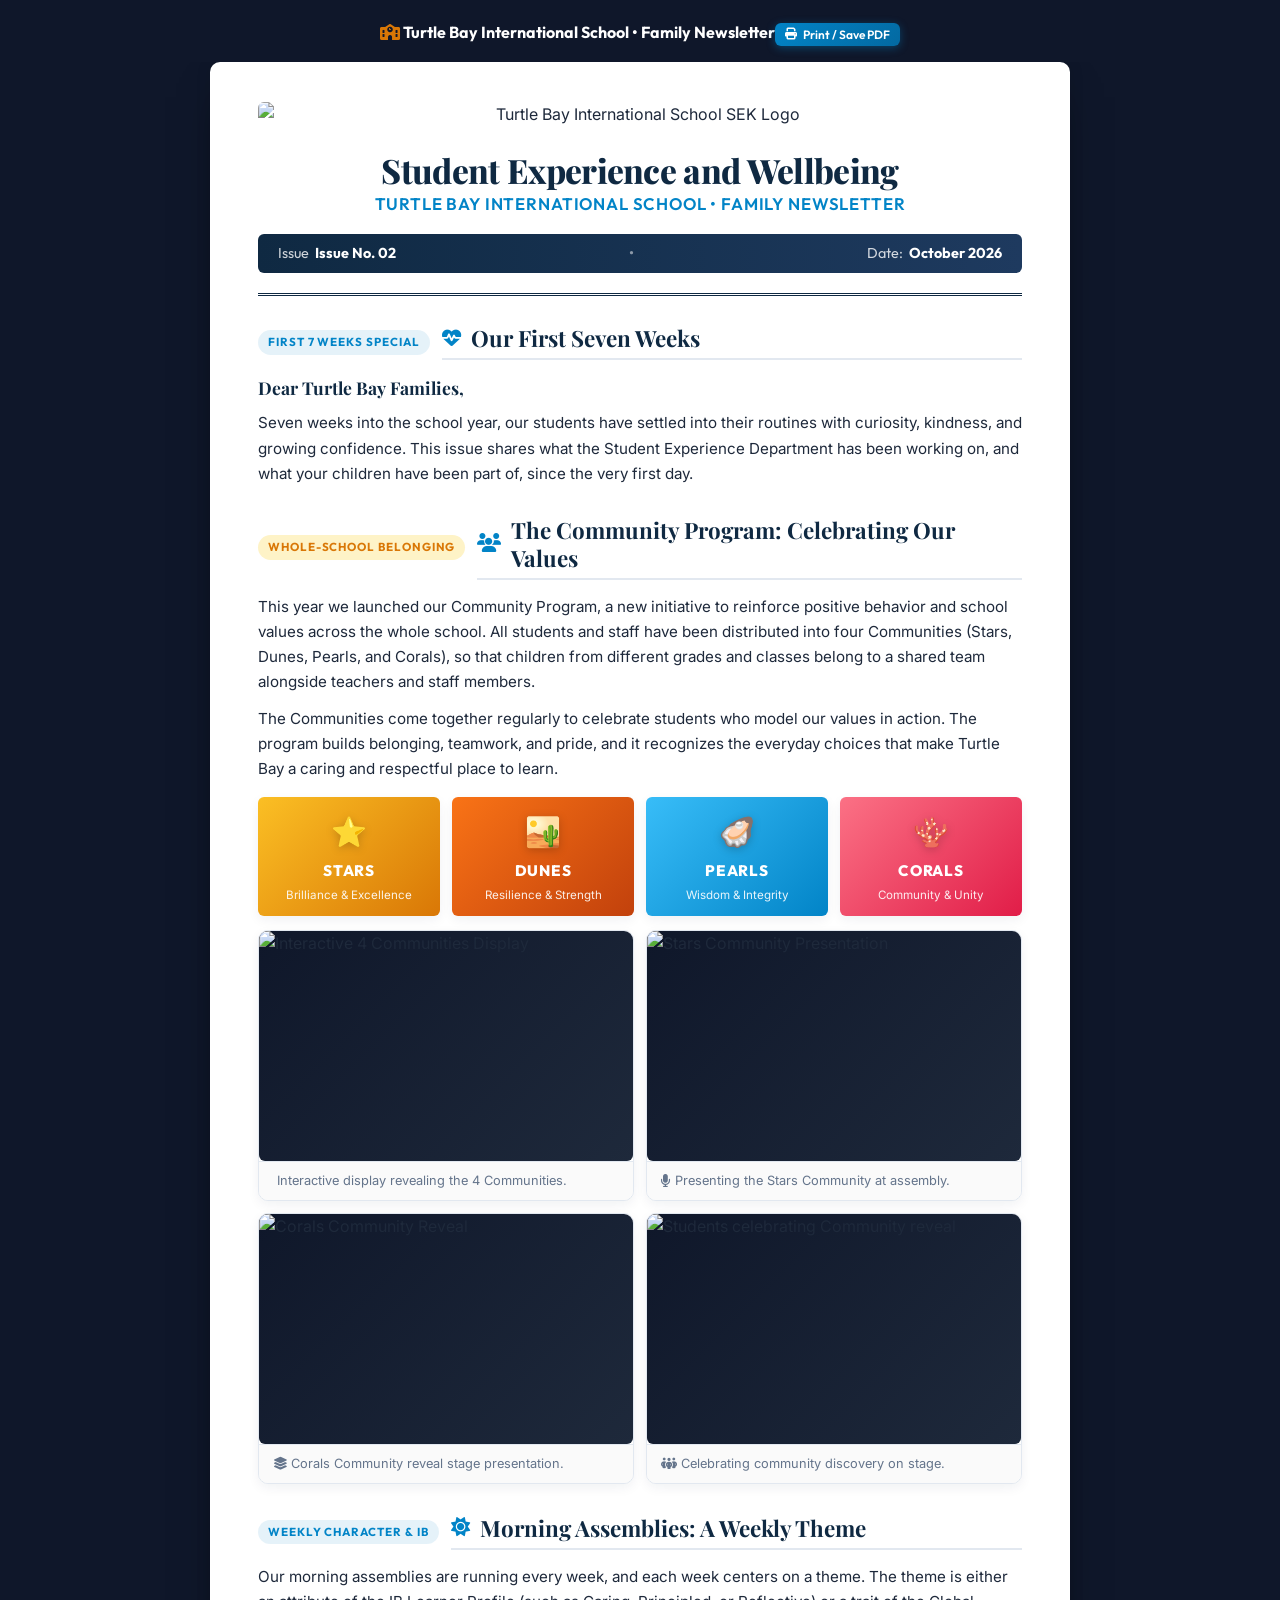
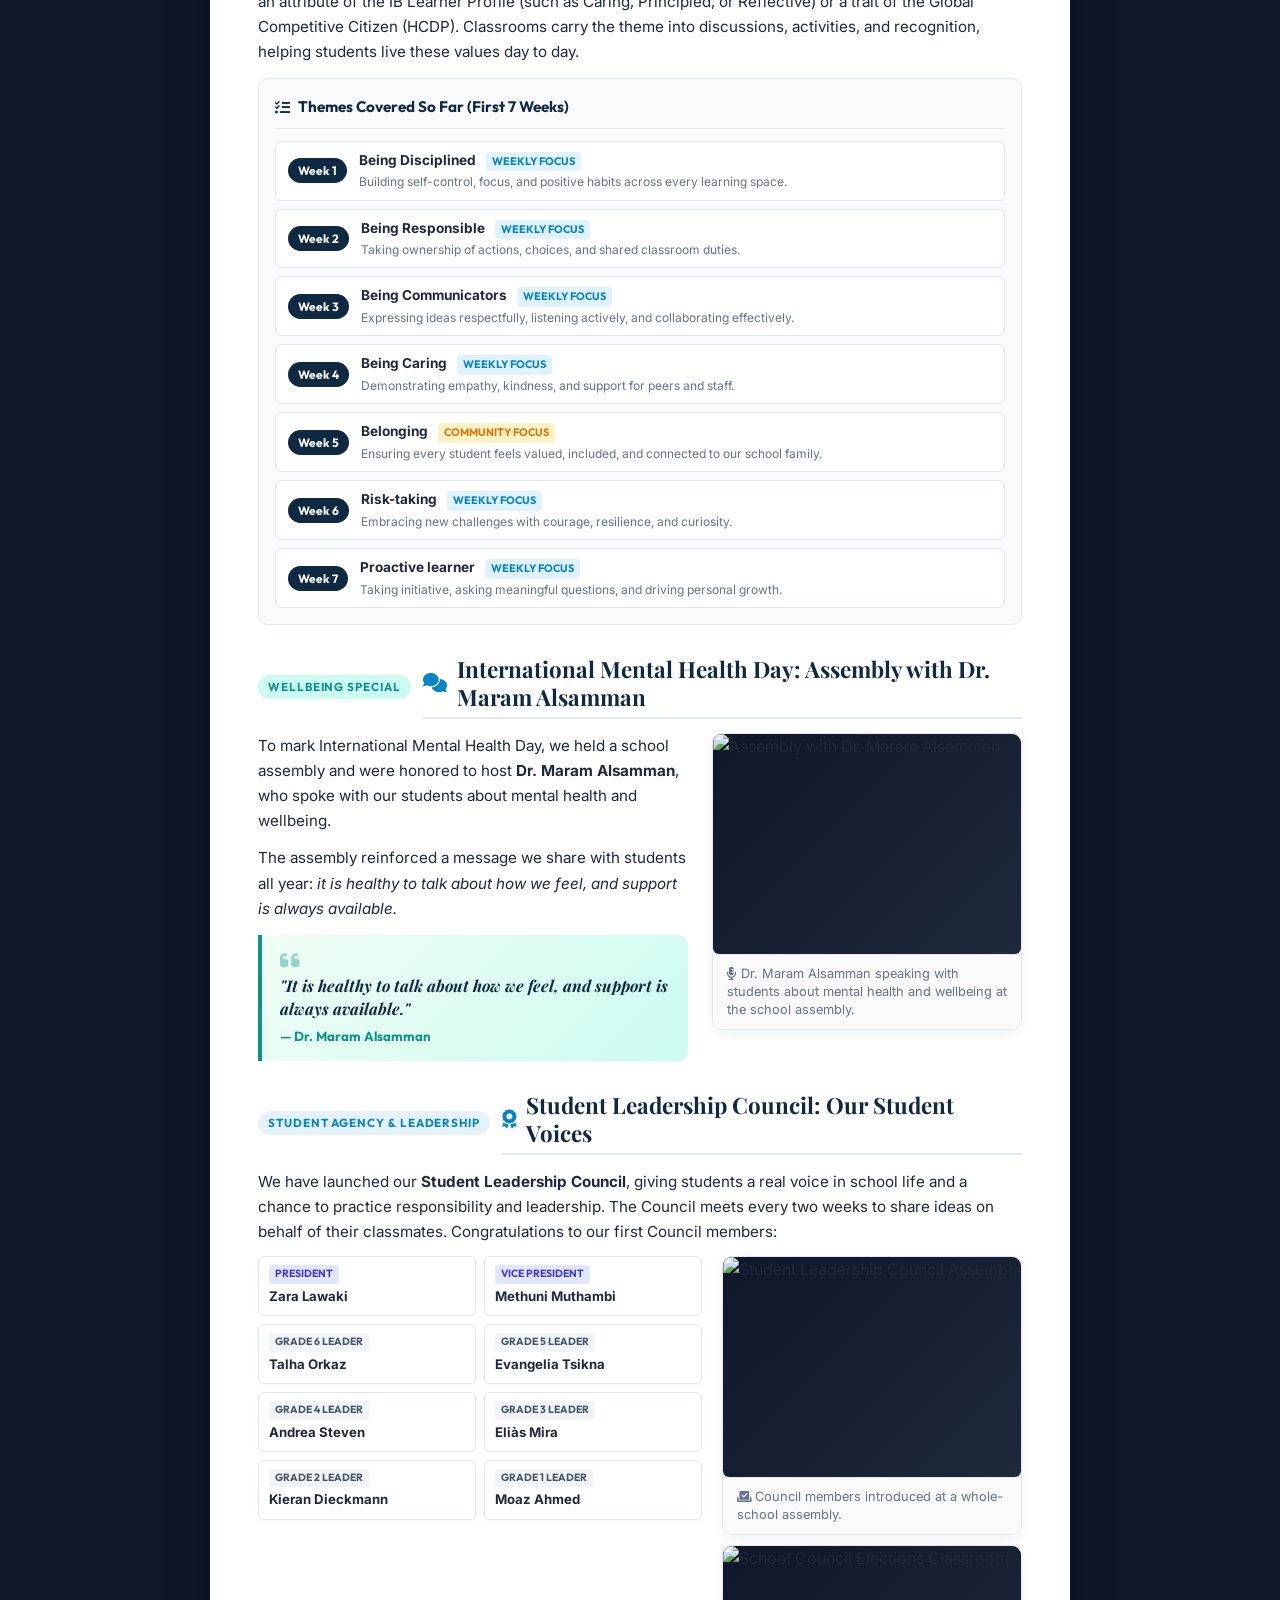
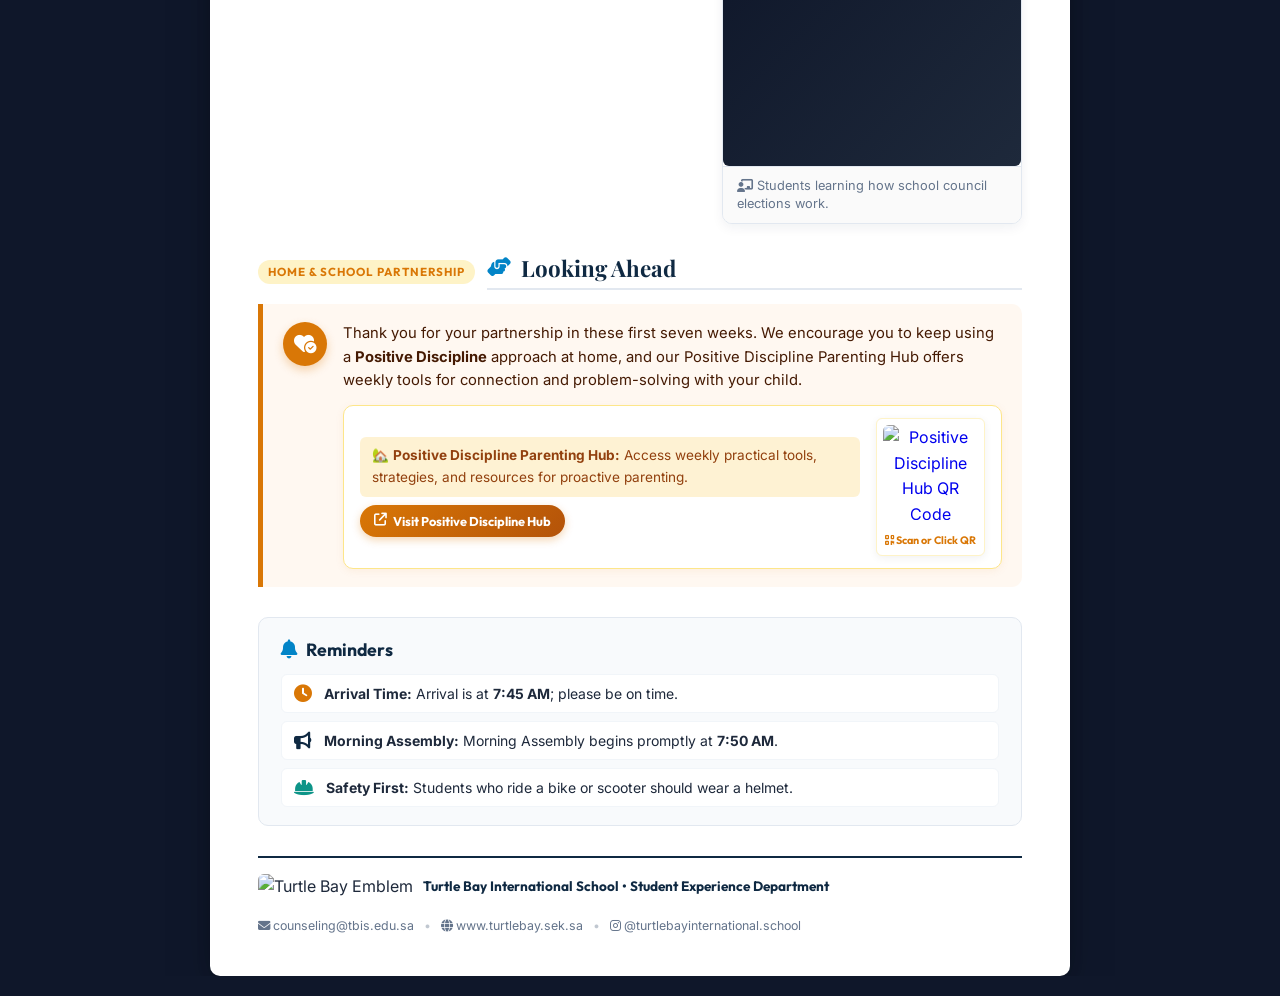
==== parent_view.html @ b1c1f568 "Add files via upload" ====
<!DOCTYPE html>
<html lang="en">
<head>
  <meta charset="UTF-8">
  <meta name="viewport" content="width=device-width, initial-scale=1.0">
  <title>Student Experience & Wellbeing Newsletter | Turtle Bay International School</title>
  <link rel="preconnect" href="https://fonts.googleapis.com">
  <link rel="preconnect" href="https://fonts.gstatic.com" crossorigin>
  <link href="https://fonts.googleapis.com/css2?family=Inter:wght@300;400;500;600;700&family=Outfit:wght@400;500;600;700;800&family=Playfair+Display:ital,wght@0,600;0,700;0,800;1,600&display=swap" rel="stylesheet">
  <link rel="stylesheet" href="style.css">
  <link rel="stylesheet" href="https://cdnjs.cloudflare.com/ajax/libs/font-awesome/6.4.0/css/all.min.css">
  <style>
    body {
      background-color: #0f172a;
      padding: 20px 0;
    }
    .parent-top-bar {
      max-width: 860px;
      margin: 0 auto 16px auto;
      display: flex;
      justify-content: space-between;
      align-items: center;
      padding: 0 10px;
      color: #ffffff;
    }
  </style>
</head>
<body class="theme-navy preview-mode">

  <!-- Parent Clean View Header Controls -->
  <div class="parent-top-bar no-print">
    <div style="font-family: var(--font-heading); font-weight: 700; font-size: 1rem;">
      <i class="fa-solid fa-school text-amber"></i> Turtle Bay International School • Family Newsletter
    </div>
    <div>
      <button onclick="window.print()" class="btn btn-primary btn-sm"><i class="fa-solid fa-print"></i> Print / Save PDF</button>
    </div>
  </div>

  <!-- Main Newsletter Document -->
  <main class="workspace-container" style="padding: 0 15px;">
    <article class="newsletter-paper" id="newsletter-paper">
      
      <!-- ================= PAGE 1 CONTENT ================= -->
      <div class="nl-page-block nl-page-1">
        <!-- Newsletter Header -->
        <header class="nl-header">
          <div class="nl-logo-banner-wrapper">
            <div class="photo-wrapper logo-photo-wrapper">
              <img src="assets/logo.png" alt="Turtle Bay International School SEK Logo" class="nl-header-logo-img">
            </div>
          </div>

          <div class="nl-header-titles-row">
            <div class="nl-pub-title-group">
              <h1 class="nl-pub-title">Student Experience and Wellbeing</h1>
              <div class="nl-pub-subtitle">Turtle Bay International School • Family Newsletter</div>
            </div>
          </div>

          <div class="nl-meta-bar">
            <div class="nl-meta-item">
              <span class="meta-label">Issue</span>
              <span class="meta-value">Issue No. 02</span>
            </div>
            <div class="meta-dot">•</div>
            <div class="nl-meta-item">
              <span class="meta-label">Date:</span>
              <span class="meta-value">October 2026</span>
            </div>
          </div>
        </header>

        <!-- Welcome Section: Our First Seven Weeks -->
        <section class="nl-section nl-welcome-section">
          <div class="nl-section-header">
            <span class="pillar-badge">First 7 Weeks Special</span>
            <h2 class="nl-section-title"><i class="fa-solid fa-heart-pulse title-icon"></i> Our First Seven Weeks</h2>
          </div>

          <div class="nl-salutation" style="font-family: var(--font-serif); font-weight: 700; font-size: 1.1rem; color: var(--color-primary); margin-bottom: 8px;">
            Dear Turtle Bay Families,
          </div>

          <div class="nl-content-block">
            <p>Seven weeks into the school year, our students have settled into their routines with curiosity, kindness, and growing confidence. This issue shares what the Student Experience Department has been working on, and what your children have been part of, since the very first day.</p>
          </div>
        </section>

        <!-- The Community Program Section -->
        <section class="nl-section nl-community-section">
          <div class="nl-section-header">
            <span class="pillar-badge badge-amber">Whole-School Belonging</span>
            <h2 class="nl-section-title"><i class="fa-solid fa-users title-icon"></i> The Community Program: Celebrating Our Values</h2>
          </div>
          
          <div class="nl-content-block">
            <p>This year we launched our Community Program, a new initiative to reinforce positive behavior and school values across the whole school. All students and staff have been distributed into four Communities (Stars, Dunes, Pearls, and Corals), so that children from different grades and classes belong to a shared team alongside teachers and staff members.</p>
            <p>The Communities come together regularly to celebrate students who model our values in action. The program builds belonging, teamwork, and pride, and it recognizes the everyday choices that make Turtle Bay a caring and respectful place to learn.</p>
          </div>

          <!-- 4 Communities Showcase -->
          <div class="communities-showcase-grid">
            <div class="community-badge-card community-stars">
              <div class="comm-icon">⭐</div>
              <div class="comm-details">
                <h4>Stars</h4>
                <p>Brilliance &amp; Excellence</p>
              </div>
            </div>

            <div class="community-badge-card community-dunes">
              <div class="comm-icon">🏜️</div>
              <div class="comm-details">
                <h4>Dunes</h4>
                <p>Resilience &amp; Strength</p>
              </div>
            </div>

            <div class="community-badge-card community-pearls">
              <div class="comm-icon">🦪</div>
              <div class="comm-details">
                <h4>Pearls</h4>
                <p>Wisdom &amp; Integrity</p>
              </div>
            </div>

            <div class="community-badge-card community-corals">
              <div class="comm-icon">🪸</div>
              <div class="comm-details">
                <h4>Corals</h4>
                <p>Community &amp; Unity</p>
              </div>
            </div>
          </div>

          <!-- Community 4-Photo Gallery Grid -->
          <div class="community-gallery-grid">
            <div class="photo-card">
              <div class="photo-wrapper">
                <img src="assets/community_1.jpg" style="--focus: 50% 50%" alt="Interactive 4 Communities Display" class="photo-img">
              </div>
              <div class="photo-caption">
                <i class="fa-solid fa-sparkles"></i> Interactive display revealing the 4 Communities.
              </div>
            </div>

            <div class="photo-card">
              <div class="photo-wrapper">
                <img src="assets/community_2.jpg" style="--focus: 50% 50%" alt="Stars Community Presentation" class="photo-img">
              </div>
              <div class="photo-caption">
                <i class="fa-solid fa-microphone"></i> Presenting the Stars Community at assembly.
              </div>
            </div>

            <div class="photo-card">
              <div class="photo-wrapper">
                <img src="assets/community_3.jpg" style="--focus: 50% 50%" alt="Corals Community Reveal" class="photo-img">
              </div>
              <div class="photo-caption">
                <i class="fa-solid fa-layer-group"></i> Corals Community reveal stage presentation.
              </div>
            </div>

            <div class="photo-card">
              <div class="photo-wrapper">
                <img src="assets/community_4.jpg" style="--focus: 50% 50%" alt="Students celebrating Community reveal" class="photo-img">
              </div>
              <div class="photo-caption">
                <i class="fa-solid fa-people-group"></i> Celebrating community discovery on stage.
              </div>
            </div>
          </div>
        </section>
      </div>

      <!-- ================= PAGE 2 CONTENT ================= -->
      <div class="nl-page-block nl-page-2">
        <!-- Morning Assemblies: A Weekly Theme Section -->
        <section class="nl-section nl-assemblies-section">
          <div class="nl-section-header">
            <span class="pillar-badge">Weekly Character &amp; IB</span>
            <h2 class="nl-section-title"><i class="fa-solid fa-sun title-icon"></i> Morning Assemblies: A Weekly Theme</h2>
          </div>

          <div class="nl-content-block">
            <p>Our morning assemblies are running every week, and each week centers on a theme. The theme is either an attribute of the IB Learner Profile (such as Caring, Principled, or Reflective) or a trait of the Global Competitive Citizen (HCDP). Classrooms carry the theme into discussions, activities, and recognition, helping students live these values day to day.</p>
          </div>

          <!-- Weekly Themes Tracker -->
          <div class="weekly-themes-container">
            <div class="weekly-themes-header">
              <i class="fa-solid fa-list-check"></i> Themes Covered So Far (First 7 Weeks)
            </div>
            <div class="weekly-themes-grid">
              
              <div class="week-item">
                <div class="week-tag">Week 1</div>
                <div class="week-content">
                  <strong>Being Disciplined</strong> <span class="badge-mini">Weekly Focus</span>
                  <div class="week-sub">Building self-control, focus, and positive habits across every learning space.</div>
                </div>
              </div>

              <div class="week-item">
                <div class="week-tag">Week 2</div>
                <div class="week-content">
                  <strong>Being Responsible</strong> <span class="badge-mini">Weekly Focus</span>
                  <div class="week-sub">Taking ownership of actions, choices, and shared classroom duties.</div>
                </div>
              </div>

              <div class="week-item">
                <div class="week-tag">Week 3</div>
                <div class="week-content">
                  <strong>Being Communicators</strong> <span class="badge-mini">Weekly Focus</span>
                  <div class="week-sub">Expressing ideas respectfully, listening actively, and collaborating effectively.</div>
                </div>
              </div>

              <div class="week-item">
                <div class="week-tag">Week 4</div>
                <div class="week-content">
                  <strong>Being Caring</strong> <span class="badge-mini">Weekly Focus</span>
                  <div class="week-sub">Demonstrating empathy, kindness, and support for peers and staff.</div>
                </div>
              </div>

              <div class="week-item">
                <div class="week-tag">Week 5</div>
                <div class="week-content">
                  <strong>Belonging</strong> <span class="badge-mini badge-hcdp">Community Focus</span>
                  <div class="week-sub">Ensuring every student feels valued, included, and connected to our school family.</div>
                </div>
              </div>

              <div class="week-item">
                <div class="week-tag">Week 6</div>
                <div class="week-content">
                  <strong>Risk-taking</strong> <span class="badge-mini">Weekly Focus</span>
                  <div class="week-sub">Embracing new challenges with courage, resilience, and curiosity.</div>
                </div>
              </div>

              <div class="week-item">
                <div class="week-tag">Week 7</div>
                <div class="week-content">
                  <strong>Proactive learner</strong> <span class="badge-mini">Weekly Focus</span>
                  <div class="week-sub">Taking initiative, asking meaningful questions, and driving personal growth.</div>
                </div>
              </div>

            </div>
          </div>
        </section>

        <!-- Mental Health Day Section -->
        <section class="nl-section nl-mh-section">
          <div class="nl-section-header">
            <span class="pillar-badge badge-teal">Wellbeing Special</span>
            <h2 class="nl-section-title"><i class="fa-solid fa-comments title-icon"></i> International Mental Health Day: Assembly with Dr. Maram Alsamman</h2>
          </div>

          <div class="nl-grid-2col">
            <div class="nl-col-text">
              <p>To mark International Mental Health Day, we held a school assembly and were honored to host <strong>Dr. Maram Alsamman</strong>, who spoke with our students about mental health and wellbeing.</p>
              <p>The assembly reinforced a message we share with students all year: <em>it is healthy to talk about how we feel, and support is always available.</em></p>
              
              <blockquote class="speaker-quote-box">
                <i class="fa-solid fa-quote-left quote-icon"></i>
                <div class="quote-text">"It is healthy to talk about how we feel, and support is always available."</div>
                <div class="quote-author">— Dr. Maram Alsamman</div>
              </blockquote>
            </div>

            <div class="nl-col-visual">
              <div class="photo-card">
                <div class="photo-wrapper">
                  <img src="assets/maram_alsamman.jpg" style="--focus: 60% 40%" alt="Assembly with Dr. Maram Alsamman" class="photo-img">
                </div>
                <div class="photo-caption">
                  <i class="fa-solid fa-microphone-lines"></i> Dr. Maram Alsamman speaking with students about mental health and wellbeing at the school assembly.
                </div>
              </div>
            </div>
          </div>
        </section>

        <!-- Student Leadership Council Section -->
        <section class="nl-section nl-slc-section">
          <div class="nl-section-header">
            <span class="pillar-badge">Student Agency &amp; Leadership</span>
            <h2 class="nl-section-title"><i class="fa-solid fa-award title-icon"></i> Student Leadership Council: Our Student Voices</h2>
          </div>

          <div class="nl-content-block">
            <p>We have launched our <strong>Student Leadership Council</strong>, giving students a real voice in school life and a chance to practice responsibility and leadership. The Council meets every two weeks to share ideas on behalf of their classmates. Congratulations to our first Council members:</p>
          </div>

          <div class="slc-container-grid">
            <div class="slc-roster-column">
              <ul class="slc-list">
                <li><span class="slc-badge slc-exec">President</span> <strong>Zara Lawaki</strong></li>
                <li><span class="slc-badge slc-exec">Vice President</span> <strong>Methuni Muthambi</strong></li>
                <li><span class="slc-badge slc-grade">Grade 6 Leader</span> <strong>Talha Orkaz</strong></li>
                <li><span class="slc-badge slc-grade">Grade 5 Leader</span> <strong>Evangelia Tsikna</strong></li>
                <li><span class="slc-badge slc-grade">Grade 4 Leader</span> <strong>Andrea Steven</strong></li>
                <li><span class="slc-badge slc-grade">Grade 3 Leader</span> <strong>Eliàs Mira</strong></li>
                <li><span class="slc-badge slc-grade">Grade 2 Leader</span> <strong>Kieran Dieckmann</strong></li>
                <li><span class="slc-badge slc-grade">Grade 1 Leader</span> <strong>Moaz Ahmed</strong></li>
              </ul>
            </div>

            <div class="slc-visual-column">
              <div class="slc-photos-grid" style="display: flex; flex-direction: column; gap: 10px;">
                <div class="photo-card">
                  <div class="photo-wrapper">
                    <img src="assets/slc_assembly_intro.jpg" style="--focus: 40% 45%" alt="Student Leadership Council Assembly" class="photo-img">
                  </div>
                  <div class="photo-caption">
                    <i class="fa-solid fa-check-to-slot"></i> Council members introduced at a whole-school assembly.
                  </div>
                </div>

                <div class="photo-card">
                  <div class="photo-wrapper">
                    <img src="assets/slc_elections_classroom.jpg" style="--focus: 50% 45%" alt="School Council Elections Classroom" class="photo-img">
                  </div>
                  <div class="photo-caption">
                    <i class="fa-solid fa-chalkboard-user"></i> Students learning how school council elections work.
                  </div>
                </div>
              </div>
            </div>
          </div>
        </section>

        <!-- Looking Ahead & Positive Discipline Section -->
        <section class="nl-section nl-looking-ahead-section">
          <div class="nl-section-header">
            <span class="pillar-badge badge-amber">Home &amp; School Partnership</span>
            <h2 class="nl-section-title"><i class="fa-solid fa-handshake-angle title-icon"></i> Looking Ahead</h2>
          </div>

          <div class="discipline-callout-box">
            <div class="callout-icon-col">
              <div class="callout-badge-icon"><i class="fa-solid fa-heart-circle-check"></i></div>
            </div>
            <div class="callout-content-col">
              <div>
                <p>Thank you for your partnership in these first seven weeks. We encourage you to keep using a <strong>Positive Discipline</strong> approach at home, and our Positive Discipline Parenting Hub offers weekly tools for connection and problem-solving with your child.</p>
              </div>

              <!-- Parenting Hub & Clickable QR Code Container -->
              <div class="hub-qr-container">
                <div class="hub-text-info">
                  <p class="callout-footer-note">🏡 <strong>Positive Discipline Parenting Hub:</strong> Access weekly practical tools, strategies, and resources for proactive parenting.</p>
                  <div class="hub-link-wrapper">
                    <a href="https://mazenalsaedi.github.io/Positive-Dicipline/" target="_blank" class="hub-clickable-link"><i class="fa-solid fa-arrow-up-right-from-square"></i> Visit Positive Discipline Hub</a>
                  </div>
                </div>

                <div class="hub-qr-card">
                  <a href="https://mazenalsaedi.github.io/Positive-Dicipline/" target="_blank" title="Click to open Positive Discipline Hub" class="qr-link-wrapper">
                    <div class="photo-wrapper qr-photo-wrapper">
                      <img src="assets/qr_parenting_hub.svg" alt="Positive Discipline Hub QR Code" class="qr-img">
                    </div>
                  </a>
                  <div class="qr-caption"><i class="fa-solid fa-qrcode"></i> Scan or Click QR</div>
                </div>
              </div>
            </div>
          </div>
        </section>

        <!-- Advice & Reminders Section -->
        <section class="nl-section nl-reminders-section">
          <div class="reminders-container">
            <h3 class="reminders-title"><i class="fa-solid fa-bell title-icon"></i> Reminders</h3>
            
            <ul class="reminders-list">
              <li><i class="fa-solid fa-clock reminder-icon text-amber"></i> <span><strong>Arrival Time:</strong> Arrival is at <strong>7:45 AM</strong>; please be on time.</span></li>
              <li><i class="fa-solid fa-bullhorn reminder-icon text-navy"></i> <span><strong>Morning Assembly:</strong> Morning Assembly begins promptly at <strong>7:50 AM</strong>.</span></li>
              <li><i class="fa-solid fa-helmet-safety reminder-icon text-teal"></i> <span><strong>Safety First:</strong> Students who ride a bike or scooter should wear a helmet.</span></li>
            </ul>
          </div>
        </section>

        <!-- Newsletter Footer -->
        <footer class="nl-footer">
          <div class="nl-footer-content">
            <div class="nl-footer-brand">
              <div class="photo-wrapper footer-logo-wrapper">
                <img src="assets/logo.png" alt="Turtle Bay Emblem" class="footer-logo">
              </div>
              <span class="footer-school-name">Turtle Bay International School • Student Experience Department</span>
            </div>
            <div class="nl-footer-contact">
              <span><i class="fa-solid fa-envelope"></i> counseling@tbis.edu.sa</span>
              <span class="footer-sep">•</span>
              <span><i class="fa-solid fa-globe"></i> www.turtlebay.sek.sa</span>
              <span class="footer-sep">•</span>
              <span><i class="fa-brands fa-instagram"></i> @turtlebayinternational.school</span>
            </div>
          </div>
        </footer>
      </div>

    </article>
  </main>

</body>
</html>
---- style.css ----
/* ==========================================================================
   Turtle Bay International School - Student Experience Newsletter Stylesheet
   "Our First Seven Weeks" Issue • Advanced A4 Web Studio & Print Engine
   ========================================================================== */

/* --- CSS Variables & Design System --- */
:root {
  /* Fonts */
  --font-serif: 'Playfair Display', Georgia, serif;
  --font-heading: 'Outfit', -apple-system, BlinkMacSystemFont, sans-serif;
  --font-body: 'Inter', -apple-system, BlinkMacSystemFont, sans-serif;

  /* Default Navy Academic Theme Colors */
  --bg-app: #0f172a;
  --bg-paper: #ffffff;
  --color-primary: #0f2942;
  --color-primary-light: #1e3a5f;
  --color-secondary: #0284c7;
  --color-teal: #0d9488;
  --color-teal-light: #ccfbf1;
  --color-amber: #d97706;
  --color-amber-light: #fef3c7;
  --color-gold: #b45309;
  --color-text-main: #1e293b;
  --color-text-muted: #64748b;
  --color-border: #e2e8f0;

  /* Shadows */
  --shadow-paper: 0 20px 40px -15px rgba(0, 0, 0, 0.5), 0 0 15px rgba(0,0,0,0.1);
  --shadow-card: 0 4px 12px rgba(15, 41, 66, 0.06);
  --shadow-hover: 0 10px 25px rgba(15, 41, 66, 0.12);

  /* Radius */
  --radius-sm: 6px;
  --radius-md: 10px;
  --radius-lg: 16px;
  --radius-pill: 9999px;
}

/* --- Theme Variants --- */
body.theme-teal {
  --bg-app: #042f2e;
  --color-primary: #0f766e;
  --color-primary-light: #115e59;
  --color-secondary: #0d9488;
  --color-teal: #0284c7;
  --color-amber: #d97706;
}

body.theme-amber {
  --bg-app: #1c1917;
  --color-primary: #78350f;
  --color-primary-light: #92400e;
  --color-secondary: #d97706;
  --color-teal: #0f766e;
  --color-amber: #b45309;
}

body.theme-coral {
  --bg-app: #1f1418;
  --color-primary: #881337;
  --color-primary-light: #9f1239;
  --color-secondary: #e11d48;
  --color-teal: #0284c7;
  --color-amber: #d97706;
}

body.theme-print {
  --bg-app: #334155;
  --color-primary: #0f172a;
  --color-primary-light: #334155;
  --color-secondary: #334155;
  --color-teal: #475569;
  --color-teal-light: #f1f5f9;
  --color-amber: #475569;
  --color-amber-light: #f1f5f9;
  --color-gold: #0f172a;
  --color-border: #cbd5e1;
}

/* --- Base Reset & Typography --- */
* {
  box-sizing: border-box;
  margin: 0;
  padding: 0;
}

body {
  font-family: var(--font-body);
  background-color: var(--bg-app);
  color: var(--color-text-main);
  line-height: 1.6;
  min-height: 100vh;
  display: flex;
  flex-direction: column;
}

/* --- Application Header Controls (Screen Only) --- */
.app-header {
  background: rgba(15, 23, 42, 0.95);
  backdrop-filter: blur(12px);
  border-bottom: 1px solid rgba(255, 255, 255, 0.1);
  color: #ffffff;
  padding: 12px 24px;
  display: flex;
  align-items: center;
  justify-content: space-between;
  position: sticky;
  top: 0;
  z-index: 1000;
  box-shadow: 0 4px 20px rgba(0, 0, 0, 0.3);
}

.header-brand {
  display: flex;
  align-items: center;
  gap: 12px;
}

.brand-icon {
  font-size: 1.8rem;
  color: #38bdf8;
}

.brand-text {
  display: flex;
  flex-direction: column;
}

.app-title {
  font-family: var(--font-heading);
  font-weight: 700;
  font-size: 1.15rem;
  letter-spacing: -0.01em;
  color: #ffffff;
}

.app-subtitle {
  font-size: 0.75rem;
  color: #94a3b8;
  font-weight: 400;
}

.header-toolbar {
  display: flex;
  align-items: center;
  gap: 20px;
  flex-wrap: wrap;
}

.toolbar-group {
  display: flex;
  align-items: center;
  gap: 8px;
  font-size: 0.85rem;
  color: #cbd5e1;
}

.form-select {
  background: #1e293b;
  color: #f8fafc;
  border: 1px solid #334155;
  padding: 6px 12px;
  border-radius: var(--radius-sm);
  font-size: 0.85rem;
  cursor: pointer;
  outline: none;
  transition: all 0.2s ease;
}

.form-select:hover {
  border-color: #0284c7;
}

.toolbar-actions {
  display: flex;
  align-items: center;
  gap: 8px;
}

/* Button UI */
.btn {
  display: inline-flex;
  align-items: center;
  gap: 6px;
  padding: 7px 14px;
  font-family: var(--font-heading);
  font-weight: 600;
  font-size: 0.825rem;
  border-radius: var(--radius-sm);
  border: none;
  cursor: pointer;
  transition: all 0.2s ease;
  white-space: nowrap;
}

.btn-primary {
  background: linear-gradient(135deg, #0284c7, #0369a1);
  color: #ffffff;
  box-shadow: 0 2px 8px rgba(2, 132, 199, 0.4);
}

.btn-primary:hover {
  background: linear-gradient(135deg, #0369a1, #075985);
  transform: translateY(-1px);
}

.btn-secondary {
  background: #334155;
  color: #f8fafc;
}

.btn-secondary:hover {
  background: #475569;
}

.btn-outline {
  background: transparent;
  color: #e2e8f0;
  border: 1px solid #475569;
}

.btn-outline:hover {
  background: #1e293b;
  border-color: #94a3b8;
}

.btn-danger-outline {
  background: transparent;
  color: #fca5a5;
  border: 1px solid #7f1d1d;
}

.btn-danger-outline:hover {
  background: #450a0a;
  border-color: #ef4444;
}

.btn-sm {
  padding: 4px 10px;
  font-size: 0.75rem;
}

.btn-xs {
  padding: 2px 6px;
  font-size: 0.7rem;
}

.btn-light {
  background: rgba(255, 255, 255, 0.95);
  color: #0f172a;
  box-shadow: 0 2px 8px rgba(0,0,0,0.25);
  border: 1px solid rgba(0,0,0,0.1);
}

.btn-light:hover {
  background: #ffffff;
  transform: scale(1.03);
}

/* --- Formatting Toolbar Bar --- */
.format-bar {
  background: #1e293b;
  border-bottom: 1px solid #334155;
  padding: 6px 24px;
  display: flex;
  align-items: center;
  gap: 8px;
  color: #94a3b8;
  font-size: 0.8rem;
  flex-wrap: wrap;
}

.format-label {
  font-weight: 600;
  color: #cbd5e1;
  margin-right: 4px;
}

.fmt-btn {
  background: #0f172a;
  border: 1px solid #334155;
  color: #e2e8f0;
  width: 28px;
  height: 28px;
  border-radius: 4px;
  display: inline-flex;
  align-items: center;
  justify-content: center;
  cursor: pointer;
  transition: all 0.15s ease;
}

.fmt-btn:hover {
  background: #0284c7;
  color: #ffffff;
  border-color: #0284c7;
}

.fmt-divider {
  width: 1px;
  height: 18px;
  background: #334155;
  margin: 0 4px;
}

.fmt-hint {
  margin-left: auto;
  font-size: 0.75rem;
  color: #38bdf8;
  display: flex;
  align-items: center;
  gap: 4px;
}

/* --- Workspace Container --- */
.workspace-container {
  flex: 1;
  display: flex;
  justify-content: center;
  padding: 30px 15px;
  overflow-y: auto;
}

/* --- Printable Newsletter Paper --- */
.newsletter-paper {
  background: var(--bg-paper);
  width: 100%;
  max-width: 860px;
  min-height: 1100px;
  border-radius: var(--radius-md);
  box-shadow: var(--shadow-paper);
  padding: 40px 48px;
  box-sizing: border-box;
  position: relative;
  transition: background 0.3s ease;
}

/* Editable Hover & Focus State Controls */
[contenteditable="true"] {
  outline: 1px dashed transparent;
  transition: outline 0.15s ease, background 0.15s ease;
  border-radius: 2px;
}

body:not(.preview-mode) [contenteditable="true"]:hover {
  outline: 1.5px dashed var(--color-secondary);
  background: rgba(2, 132, 199, 0.03);
  cursor: text;
}

body:not(.preview-mode) [contenteditable="true"]:focus {
  outline: 2px solid var(--color-secondary);
  background: rgba(2, 132, 199, 0.06);
}

.preview-mode [contenteditable="true"] {
  outline: none !important;
  background: transparent !important;
  cursor: default !important;
}

/* Photo Wrapper Hover Overlay for Image Upload */
.photo-wrapper {
  position: relative;
  overflow: hidden;
  border-radius: var(--radius-sm);
  display: inline-block;
  width: 100%;
}

.photo-overlay {
  position: absolute;
  top: 8px;
  right: 8px;
  opacity: 0;
  transition: opacity 0.2s ease;
  z-index: 20;
}

.photo-wrapper:hover .photo-overlay {
  opacity: 1;
}

/* --- Newsletter Header Section --- */
.nl-header {
  border-bottom: 3px double var(--color-primary);
  padding-bottom: 20px;
  margin-bottom: 28px;
}

.nl-logo-banner-wrapper {
  margin-bottom: 16px;
  text-align: center;
}

.logo-photo-wrapper {
  display: inline-block;
  width: 100%;
  max-width: 780px;
}

.nl-header-logo-img {
  max-width: 100%;
  max-height: 105px;
  width: auto;
  height: auto;
  object-fit: contain;
  display: block;
  margin: 0 auto;
}

.nl-header-titles-row {
  text-align: center;
  margin-bottom: 16px;
}

.nl-pub-title {
  font-family: var(--font-serif);
  font-size: 2.1rem;
  font-weight: 800;
  color: var(--color-primary);
  line-height: 1.15;
  letter-spacing: -0.02em;
}

.nl-pub-subtitle {
  font-family: var(--font-heading);
  font-size: 1.05rem;
  font-weight: 600;
  color: var(--color-secondary);
  margin-top: 2px;
  letter-spacing: 0.05em;
  text-transform: uppercase;
}

/* Metadata Bar */
.nl-meta-bar {
  display: flex;
  align-items: center;
  justify-content: space-between;
  background: linear-gradient(90deg, var(--color-primary) 0%, var(--color-primary-light) 100%);
  color: #ffffff;
  padding: 8px 20px;
  border-radius: var(--radius-sm);
  font-family: var(--font-heading);
  font-size: 0.9rem;
  font-weight: 600;
}

.nl-meta-item {
  display: flex;
  align-items: center;
  gap: 6px;
}

.meta-label {
  opacity: 0.8;
  font-weight: 400;
}

.meta-value {
  color: #ffffff;
  font-weight: 700;
}

.meta-dot {
  opacity: 0.5;
}

/* --- Section Styling --- */
.nl-section {
  margin-bottom: 30px;
  page-break-inside: avoid;
  break-inside: avoid;
}

.nl-section-header {
  display: flex;
  align-items: center;
  gap: 12px;
  margin-bottom: 14px;
}

.nl-section-title {
  font-family: var(--font-serif);
  font-size: 1.4rem;
  font-weight: 700;
  color: var(--color-primary);
  line-height: 1.25;
  display: flex;
  align-items: center;
  gap: 10px;
  border-bottom: 2px solid var(--color-border);
  padding-bottom: 6px;
  width: 100%;
}

.title-icon {
  color: var(--color-secondary);
  font-size: 1.2rem;
}

.pillar-badge {
  background: rgba(2, 132, 199, 0.1);
  color: var(--color-secondary);
  font-family: var(--font-heading);
  font-size: 0.725rem;
  font-weight: 700;
  text-transform: uppercase;
  letter-spacing: 0.08em;
  padding: 3px 10px;
  border-radius: var(--radius-pill);
  white-space: nowrap;
}

.badge-teal {
  background: var(--color-teal-light);
  color: var(--color-teal);
}

.badge-amber {
  background: var(--color-amber-light);
  color: var(--color-amber);
}

.nl-content-block p {
  margin-bottom: 12px;
  font-size: 0.95rem;
  color: var(--color-text-main);
  line-height: 1.65;
}

/* --- 2-Column Grid Layout --- */
.nl-grid-2col {
  display: grid;
  grid-template-columns: 1fr 310px;
  gap: 24px;
  align-items: start;
}

.nl-col-text p {
  font-size: 0.95rem;
  margin-bottom: 12px;
  line-height: 1.65;
}

/* Photo Card */
.photo-card {
  background: #ffffff;
  border: 1px solid var(--color-border);
  border-radius: var(--radius-md);
  overflow: hidden;
  box-shadow: var(--shadow-card);
}

.photo-card .photo-wrapper {
  height: 220px;
  background: linear-gradient(135deg, #0f172a 0%, #1e293b 100%);
  display: flex;
  align-items: center;
  justify-content: center;
  position: relative;
  overflow: hidden;
}

.photo-img {
  width: 100%;
  height: 100%;
  object-fit: cover;                       /* fill the frame, never letterbox */
  object-position: var(--focus, 50% 40%);  /* per-photo focal point */
  display: block;
}

/* Use on graphics/posters that must never be cropped */
.photo-img.fit-contain {
  object-fit: contain;
  background: #f8fafc;
}

/* SLC photos: height now lives in CSS so print and screen crop consistently */
.slc-photos-grid .photo-card .photo-wrapper {
  height: 220px;
}

.photo-caption {
  padding: 10px 14px;
  font-size: 0.8rem;
  color: var(--color-text-muted);
  line-height: 1.4;
  background: #fafafa;
  border-top: 1px solid var(--color-border);
}

/* --- 4 Communities Showcase Grid --- */
.communities-showcase-grid {
  display: grid;
  grid-template-columns: repeat(4, 1fr);
  gap: 12px;
  margin: 16px 0 14px 0;
}

.community-badge-card {
  border-radius: var(--radius-sm);
  padding: 12px 10px;
  text-align: center;
  color: #ffffff;
  box-shadow: var(--shadow-card);
  transition: transform 0.2s ease;
}

.community-badge-card:hover {
  transform: translateY(-2px);
}

.community-stars {
  background: linear-gradient(135deg, #fbbf24, #d97706);
}

.community-dunes {
  background: linear-gradient(135deg, #f97316, #c2410c);
}

.community-pearls {
  background: linear-gradient(135deg, #38bdf8, #0284c7);
}

.community-corals {
  background: linear-gradient(135deg, #fb7185, #e11d48);
}

.comm-icon {
  font-size: 1.8rem;
  margin-bottom: 4px;
  filter: drop-shadow(0 2px 4px rgba(0,0,0,0.2));
}

.comm-details h4 {
  font-family: var(--font-heading);
  font-size: 0.95rem;
  font-weight: 800;
  letter-spacing: 0.05em;
  text-transform: uppercase;
}

.comm-details p {
  font-size: 0.725rem;
  opacity: 0.9;
  margin-top: 2px;
}

/* --- Community 4-Photo Gallery Grid --- */
.community-gallery-grid {
  display: grid;
  grid-template-columns: repeat(2, 1fr);
  gap: 12px;
  margin-top: 14px;
}

.community-gallery-grid .photo-card .photo-wrapper {
  height: 230px;
}

/* --- Weekly Themes Tracker Grid --- */
.weekly-themes-container {
  background: #f8fafc;
  border: 1px solid var(--color-border);
  border-radius: var(--radius-md);
  padding: 16px;
  margin-top: 14px;
}

.weekly-themes-header {
  font-family: var(--font-heading);
  font-weight: 700;
  font-size: 0.95rem;
  color: var(--color-primary);
  margin-bottom: 12px;
  display: flex;
  align-items: center;
  gap: 8px;
  border-bottom: 1px solid var(--color-border);
  padding-bottom: 8px;
}

.weekly-themes-grid {
  display: flex;
  flex-direction: column;
  gap: 8px;
}

.week-item {
  display: flex;
  align-items: center;
  gap: 12px;
  background: #ffffff;
  padding: 8px 12px;
  border-radius: var(--radius-sm);
  border: 1px solid #e2e8f0;
}

.week-tag {
  background: var(--color-primary);
  color: #ffffff;
  font-family: var(--font-heading);
  font-weight: 700;
  font-size: 0.75rem;
  padding: 3px 10px;
  border-radius: var(--radius-pill);
  flex-shrink: 0;
}

.week-content {
  font-size: 0.85rem;
  color: var(--color-text-main);
  flex: 1;
}

.badge-mini {
  display: inline-block;
  background: #e0f2fe;
  color: #0284c7;
  font-family: var(--font-heading);
  font-weight: 700;
  font-size: 0.675rem;
  padding: 1px 6px;
  border-radius: 4px;
  margin-left: 6px;
  text-transform: uppercase;
}

.badge-hcdp {
  background: #fef3c7;
  color: #d97706;
}

.week-sub {
  font-size: 0.75rem;
  color: var(--color-text-muted);
  margin-top: 1px;
}

/* --- Speaker Quote Box --- */
.speaker-quote-box {
  background: linear-gradient(135deg, #f0fdf4 0%, #ccfbf1 100%);
  border-left: 4px solid var(--color-teal);
  border-radius: 0 var(--radius-md) var(--radius-md) 0;
  padding: 14px 18px;
  margin-top: 14px;
  position: relative;
}

.quote-icon {
  font-size: 1.4rem;
  color: var(--color-teal);
  opacity: 0.4;
  margin-bottom: 4px;
}

.quote-text {
  font-family: var(--font-serif);
  font-style: italic;
  font-size: 1rem;
  font-weight: 700;
  color: var(--color-primary);
  line-height: 1.4;
}

.quote-author {
  font-family: var(--font-heading);
  font-size: 0.825rem;
  font-weight: 700;
  color: var(--color-teal);
  margin-top: 6px;
}

/* --- Student Leadership Council Grid --- */
.slc-container-grid {
  display: grid;
  grid-template-columns: 1fr 300px;
  gap: 20px;
  align-items: start;
  margin-top: 12px;
}

.slc-list {
  list-style: none;
  display: grid;
  grid-template-columns: repeat(2, 1fr);
  gap: 8px;
}

.slc-list li {
  background: #ffffff;
  border: 1px solid var(--color-border);
  border-radius: var(--radius-sm);
  padding: 8px 10px;
  font-size: 0.825rem;
  color: var(--color-text-main);
  display: flex;
  flex-direction: column;
  gap: 2px;
  box-shadow: 0 2px 6px rgba(0,0,0,0.03);
}

.slc-badge {
  display: inline-block;
  align-self: flex-start;
  font-family: var(--font-heading);
  font-size: 0.65rem;
  font-weight: 700;
  text-transform: uppercase;
  padding: 1px 6px;
  border-radius: 4px;
}

.slc-exec {
  background: #e0e7ff;
  color: #4338ca;
}

.slc-grade {
  background: #f1f5f9;
  color: #475569;
}

/* --- Positive Discipline Callout Box --- */
.discipline-callout-box {
  display: flex;
  gap: 16px;
  background: #fff8f1;
  border-left: 5px solid var(--color-amber);
  border-radius: 0 var(--radius-md) var(--radius-md) 0;
  padding: 18px 20px;
}

.callout-badge-icon {
  width: 44px;
  height: 44px;
  border-radius: 50%;
  background: var(--color-amber);
  color: #ffffff;
  display: flex;
  align-items: center;
  justify-content: center;
  font-size: 1.25rem;
  flex-shrink: 0;
  box-shadow: 0 4px 10px rgba(217, 119, 6, 0.3);
}

.callout-content-col p {
  font-size: 0.925rem;
  color: #451a03;
  line-height: 1.6;
  margin-bottom: 8px;
}

.callout-footer-note {
  font-size: 0.85rem !important;
  color: #92400e !important;
  background: rgba(251, 191, 36, 0.2);
  padding: 8px 12px;
  border-radius: var(--radius-sm);
  display: block;
  margin-bottom: 8px !important;
}

/* Hub QR Code Box */
.hub-qr-container {
  display: flex;
  align-items: center;
  justify-content: space-between;
  gap: 16px;
  background: #ffffff;
  border: 1px solid #fde68a;
  border-radius: var(--radius-md);
  padding: 12px 16px;
  margin-top: 12px;
  box-shadow: 0 2px 8px rgba(217, 119, 6, 0.08);
}

.hub-text-info {
  flex: 1;
}

.hub-link-wrapper {
  margin-top: 6px;
}

.hub-clickable-link {
  display: inline-flex;
  align-items: center;
  gap: 6px;
  background: linear-gradient(135deg, var(--color-amber), var(--color-gold));
  color: #ffffff !important;
  text-decoration: none;
  font-family: var(--font-heading);
  font-size: 0.8rem;
  font-weight: 700;
  padding: 6px 14px;
  border-radius: var(--radius-pill);
  box-shadow: 0 3px 8px rgba(217, 119, 6, 0.3);
  transition: all 0.2s ease;
}

.hub-clickable-link:hover {
  transform: translateY(-2px);
  box-shadow: 0 5px 12px rgba(217, 119, 6, 0.4);
}

.hub-qr-card {
  text-align: center;
  flex-shrink: 0;
  background: #ffffff;
  padding: 6px;
  border-radius: var(--radius-sm);
  border: 1px solid #fef3c7;
  box-shadow: 0 2px 8px rgba(0,0,0,0.06);
}

.qr-link-wrapper {
  display: inline-block;
}

.qr-photo-wrapper {
  width: 95px;
  height: 95px;
  margin: 0 auto;
}

.qr-img {
  width: 100%;
  height: 100%;
  object-fit: contain;
  display: block;
}

.qr-caption {
  font-size: 0.675rem;
  font-family: var(--font-heading);
  font-weight: 700;
  color: var(--color-amber);
  margin-top: 4px;
}

/* --- Reminders Section --- */
.reminders-container {
  background: #f8fafc;
  border: 1px solid var(--color-border);
  border-radius: var(--radius-md);
  padding: 18px 22px;
}

.reminders-title {
  font-family: var(--font-heading);
  font-size: 1.1rem;
  font-weight: 700;
  color: var(--color-primary);
  margin-bottom: 10px;
  display: flex;
  align-items: center;
  gap: 8px;
}

.reminders-list {
  list-style: none;
  display: flex;
  flex-direction: column;
  gap: 8px;
}

.reminders-list li {
  display: flex;
  align-items: flex-start;
  gap: 12px;
  font-size: 0.875rem;
  color: var(--color-text-main);
  line-height: 1.5;
  background: #ffffff;
  padding: 8px 12px;
  border-radius: var(--radius-sm);
  border: 1px solid #f1f5f9;
}

.reminder-icon {
  font-size: 1.1rem;
  margin-top: 2px;
  flex-shrink: 0;
}

.text-amber { color: var(--color-amber); }
.text-navy { color: var(--color-primary); }
.text-teal { color: var(--color-teal); }

/* --- Footer --- */
.nl-footer {
  border-top: 2px solid var(--color-primary);
  padding-top: 16px;
  margin-top: 30px;
}

.nl-footer-content {
  display: flex;
  align-items: center;
  justify-content: space-between;
  gap: 16px;
  flex-wrap: wrap;
}

.nl-footer-brand {
  display: flex;
  align-items: center;
  gap: 10px;
}

.footer-logo-wrapper {
  width: auto;
}

.footer-logo {
  max-height: 36px;
  width: auto;
  object-fit: contain;
  display: block;
}

.footer-school-name {
  font-family: var(--font-heading);
  font-weight: 700;
  font-size: 0.85rem;
  color: var(--color-primary);
}

.nl-footer-contact {
  display: flex;
  align-items: center;
  gap: 10px;
  font-size: 0.775rem;
  color: var(--color-text-muted);
  flex-wrap: wrap;
}

.footer-sep {
  opacity: 0.4;
}

/* Screen Visual A4 Page Break Indicator */
.page-break-indicator {
  position: relative;
  margin: 32px -48px 32px -48px;
  border-top: 2px dashed #0284c7;
  text-align: center;
  user-select: none;
}

.page-break-indicator::after {
  content: '📄 Page 1 / Page 2 A4 Print Boundary';
  position: absolute;
  top: -12px;
  left: 50%;
  transform: translateX(-50%);
  background: #0284c7;
  color: #ffffff;
  font-family: var(--font-heading);
  font-size: 0.7rem;
  font-weight: 700;
  padding: 2px 14px;
  border-radius: var(--radius-pill);
  letter-spacing: 0.05em;
  text-transform: uppercase;
}

/* ==========================================================================
   PRINT ENGINE STYLES (@media print) - Optimized 2-Page A4 Printable Document
   ========================================================================== */
@media print {
  @page {
    size: A4 portrait;
    margin: 8mm 10mm 8mm 10mm;
  }

  body {
    background: #ffffff !important;
    color: #000000 !important;
    font-size: 9pt;
    line-height: 1.4;
  }

  .no-print {
    display: none !important;
  }

  .workspace-container {
    padding: 0 !important;
    margin: 0 !important;
    display: block !important;
    overflow: visible !important;
  }

  .newsletter-paper {
    width: 100% !important;
    max-width: 100% !important;
    box-shadow: none !important;
    border-radius: 0 !important;
    padding: 0 !important;
    min-height: auto !important;
  }

  [contenteditable="true"] {
    outline: none !important;
    background: transparent !important;
  }

  /* Force Page Break Separation between Page 1 and Page 2 */
  .nl-page-1 {
    page-break-after: always !important;
    break-after: page !important;
    height: auto;
  }

  .nl-page-2 {
    page-break-before: always !important;
    break-before: page !important;
    height: auto;
  }

  .nl-section {
    margin-bottom: 14px !important;
    page-break-inside: avoid;
    break-inside: avoid;
  }

  .nl-header {
    margin-bottom: 14px !important;
    padding-bottom: 10px !important;
  }

  .nl-logo-banner-wrapper {
    margin-bottom: 8px !important;
  }

  .nl-header-logo-img {
    max-height: 70px !important;
  }

  .nl-pub-title {
    font-size: 1.7rem !important;
  }

  .nl-pub-subtitle {
    font-size: 0.9rem !important;
  }

  .nl-meta-bar {
    padding: 5px 14px !important;
    font-size: 0.825rem !important;
    -webkit-print-color-adjust: exact !important;
    print-color-adjust: exact !important;
  }

  .nl-section-title {
    font-size: 1.15rem !important;
    margin-bottom: 8px !important;
    padding-bottom: 4px !important;
  }

  .nl-content-block p, .nl-col-text p {
    font-size: 8.75pt !important;
    line-height: 1.4 !important;
    margin-bottom: 6px !important;
  }

  .photo-card .photo-wrapper {
    height: 165px !important;
  }

  .communities-showcase-grid {
    gap: 8px !important;
    margin: 10px 0 !important;
  }

  .community-badge-card {
    padding: 8px 6px !important;
    -webkit-print-color-adjust: exact !important;
    print-color-adjust: exact !important;
  }

  .comm-icon {
    font-size: 1.4rem !important;
  }

  .comm-details h4 {
    font-size: 0.8rem !important;
  }

  .weekly-themes-container {
    padding: 10px 12px !important;
    margin-top: 8px !important;
  }

  .week-item {
    padding: 6px 10px !important;
  }

  .slc-container-grid {
    gap: 12px !important;
    grid-template-columns: 1fr 260px !important;
  }

  .slc-list li {
    padding: 6px 8px !important;
    font-size: 0.775rem !important;
  }

  .discipline-callout-box {
    padding: 12px 14px !important;
  }

  .hub-qr-container {
    padding: 8px 12px !important;
    margin-top: 8px !important;
  }

  .qr-photo-wrapper {
    width: 80px !important;
    height: 80px !important;
  }

  .reminders-container {
    padding: 12px 16px !important;
  }

  .reminders-list li {
    padding: 6px 10px !important;
    font-size: 0.8rem !important;
  }

  .nl-footer {
    margin-top: 16px !important;
    padding-top: 10px !important;
  }

  /* Force key badges & gradients to render in print */
  .pillar-badge, .badge-teal, .badge-amber, .week-tag, .slc-badge, .community-badge-card, .speaker-quote-box {
    -webkit-print-color-adjust: exact !important;
    print-color-adjust: exact !important;
  }
}

/* Responsive Web Layout */
@media (max-width: 768px) {
  .newsletter-paper {
    padding: 24px 18px;
  }

  .nl-grid-2col, .slc-container-grid {
    grid-template-columns: 1fr;
  }

  .communities-showcase-grid {
    grid-template-columns: repeat(2, 1fr);
  }

  .slc-list {
    grid-template-columns: 1fr;
  }

  .header-toolbar {
    width: 100%;
    justify-content: space-between;
  }
}
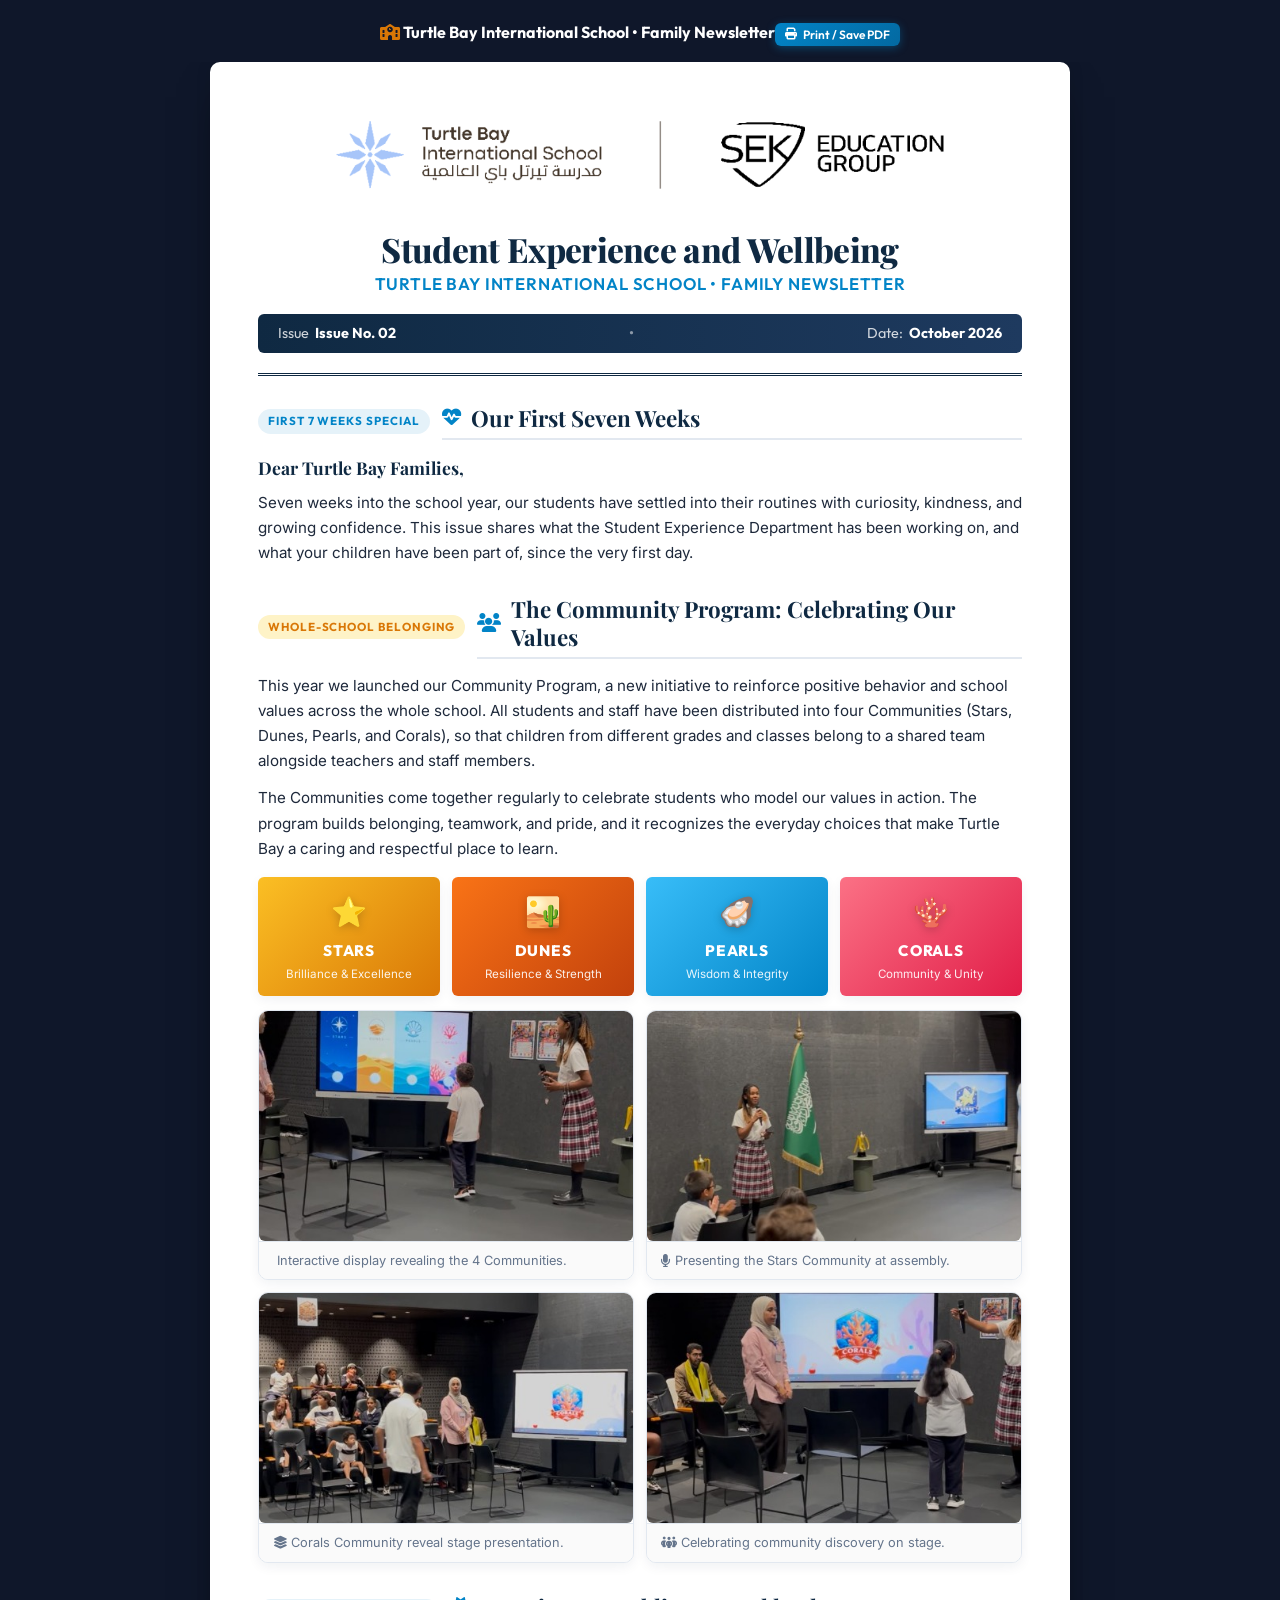
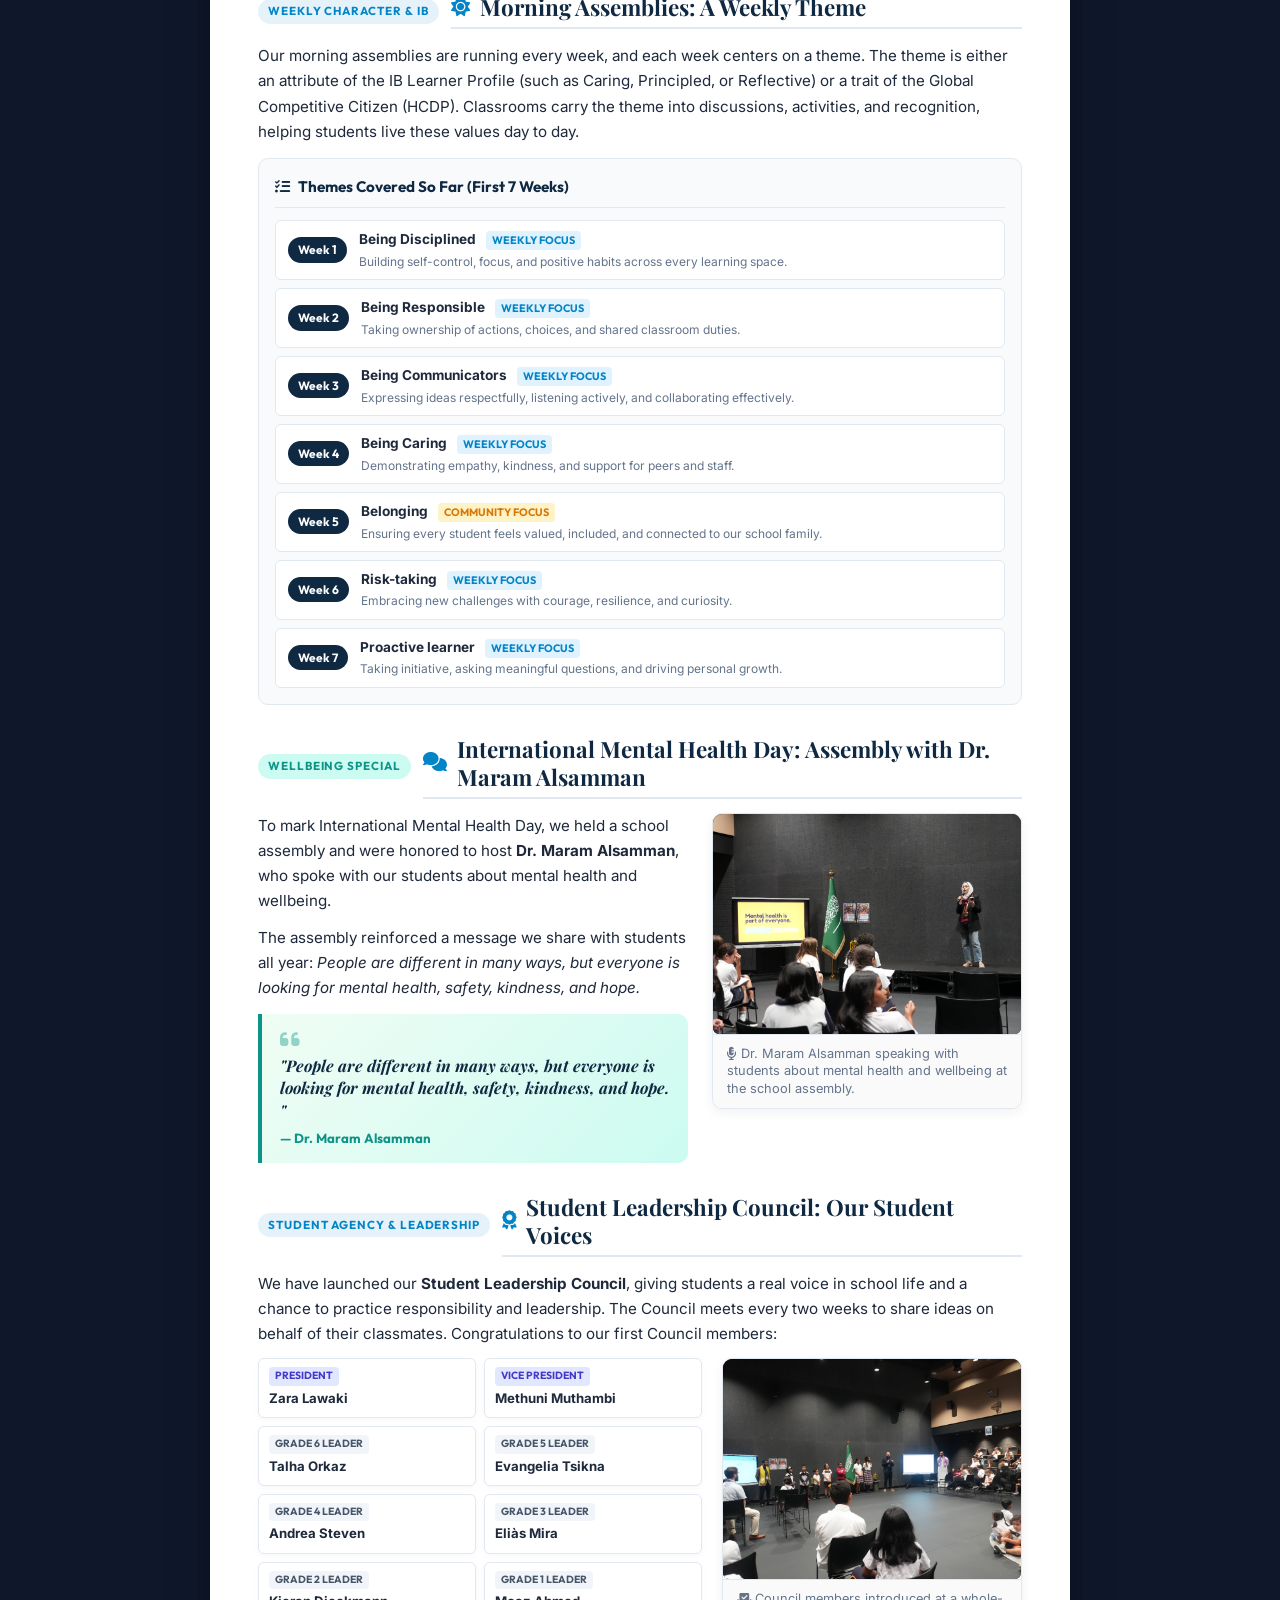
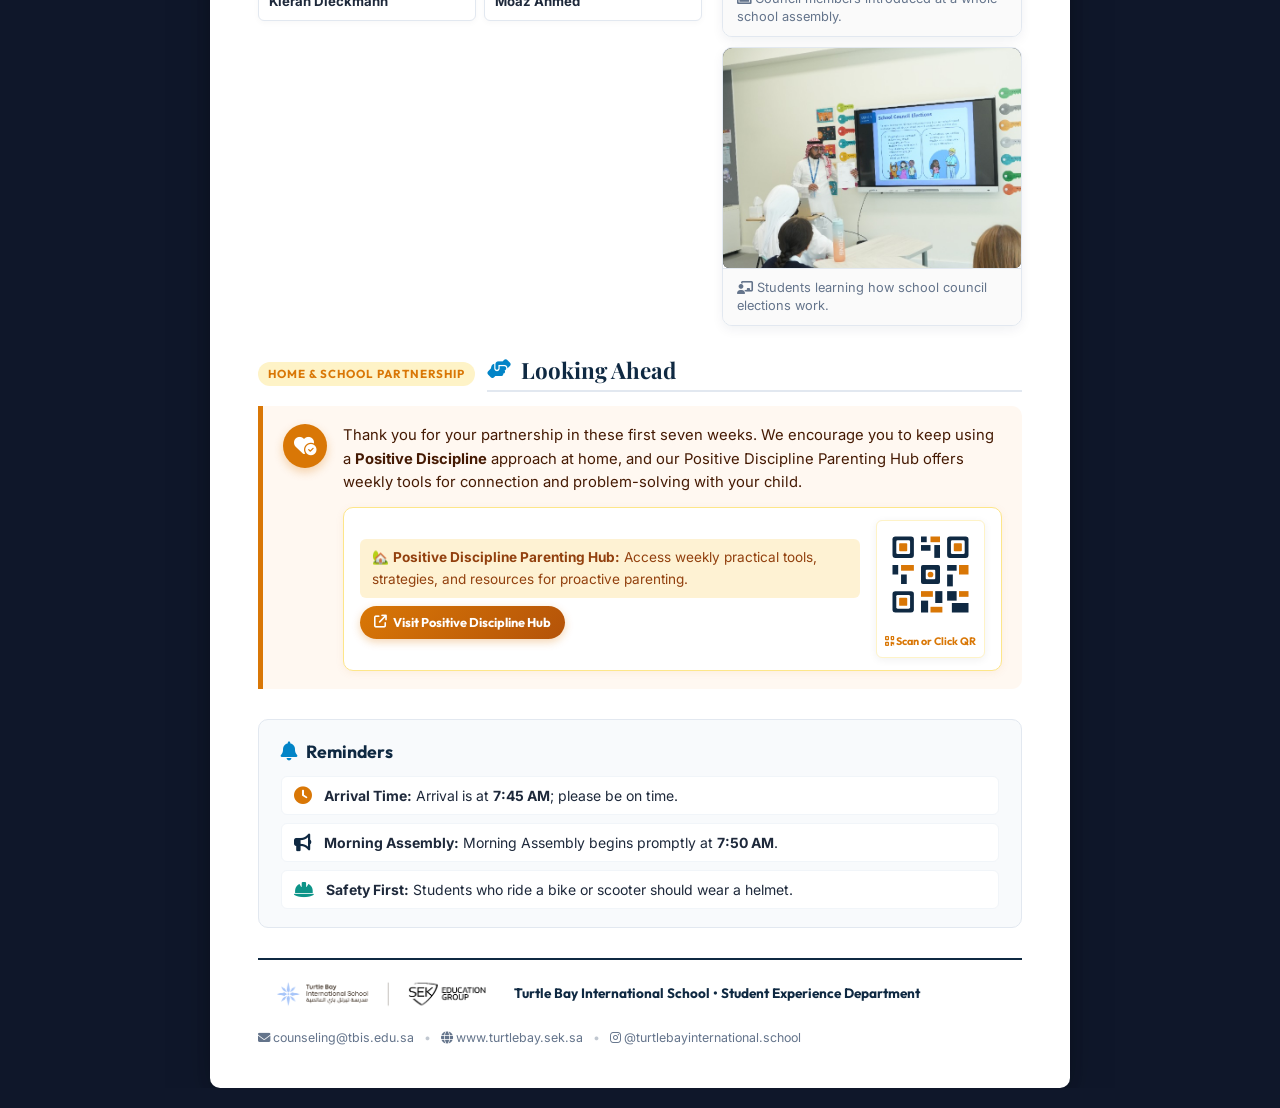
==== commit 3d115312: "Update parent_view.html" ====
--- a/parent_view.html
+++ b/parent_view.html
@@ -265,11 +265,13 @@
           <div class="nl-grid-2col">
             <div class="nl-col-text">
               <p>To mark International Mental Health Day, we held a school assembly and were honored to host <strong>Dr. Maram Alsamman</strong>, who spoke with our students about mental health and wellbeing.</p>
-              <p>The assembly reinforced a message we share with students all year: <em>it is healthy to talk about how we feel, and support is always available.</em></p>
+              <p>The assembly reinforced a message we share with students all year: <em>People are different in many ways, but everyone is looking for mental health, safety, kindness, and hope.
+</em></p>
               
               <blockquote class="speaker-quote-box">
                 <i class="fa-solid fa-quote-left quote-icon"></i>
-                <div class="quote-text">"It is healthy to talk about how we feel, and support is always available."</div>
+                <div class="quote-text">"People are different in many ways, but everyone is looking for mental health, safety, kindness, and hope.
+"</div>
                 <div class="quote-author">— Dr. Maram Alsamman</div>
               </blockquote>
             </div>
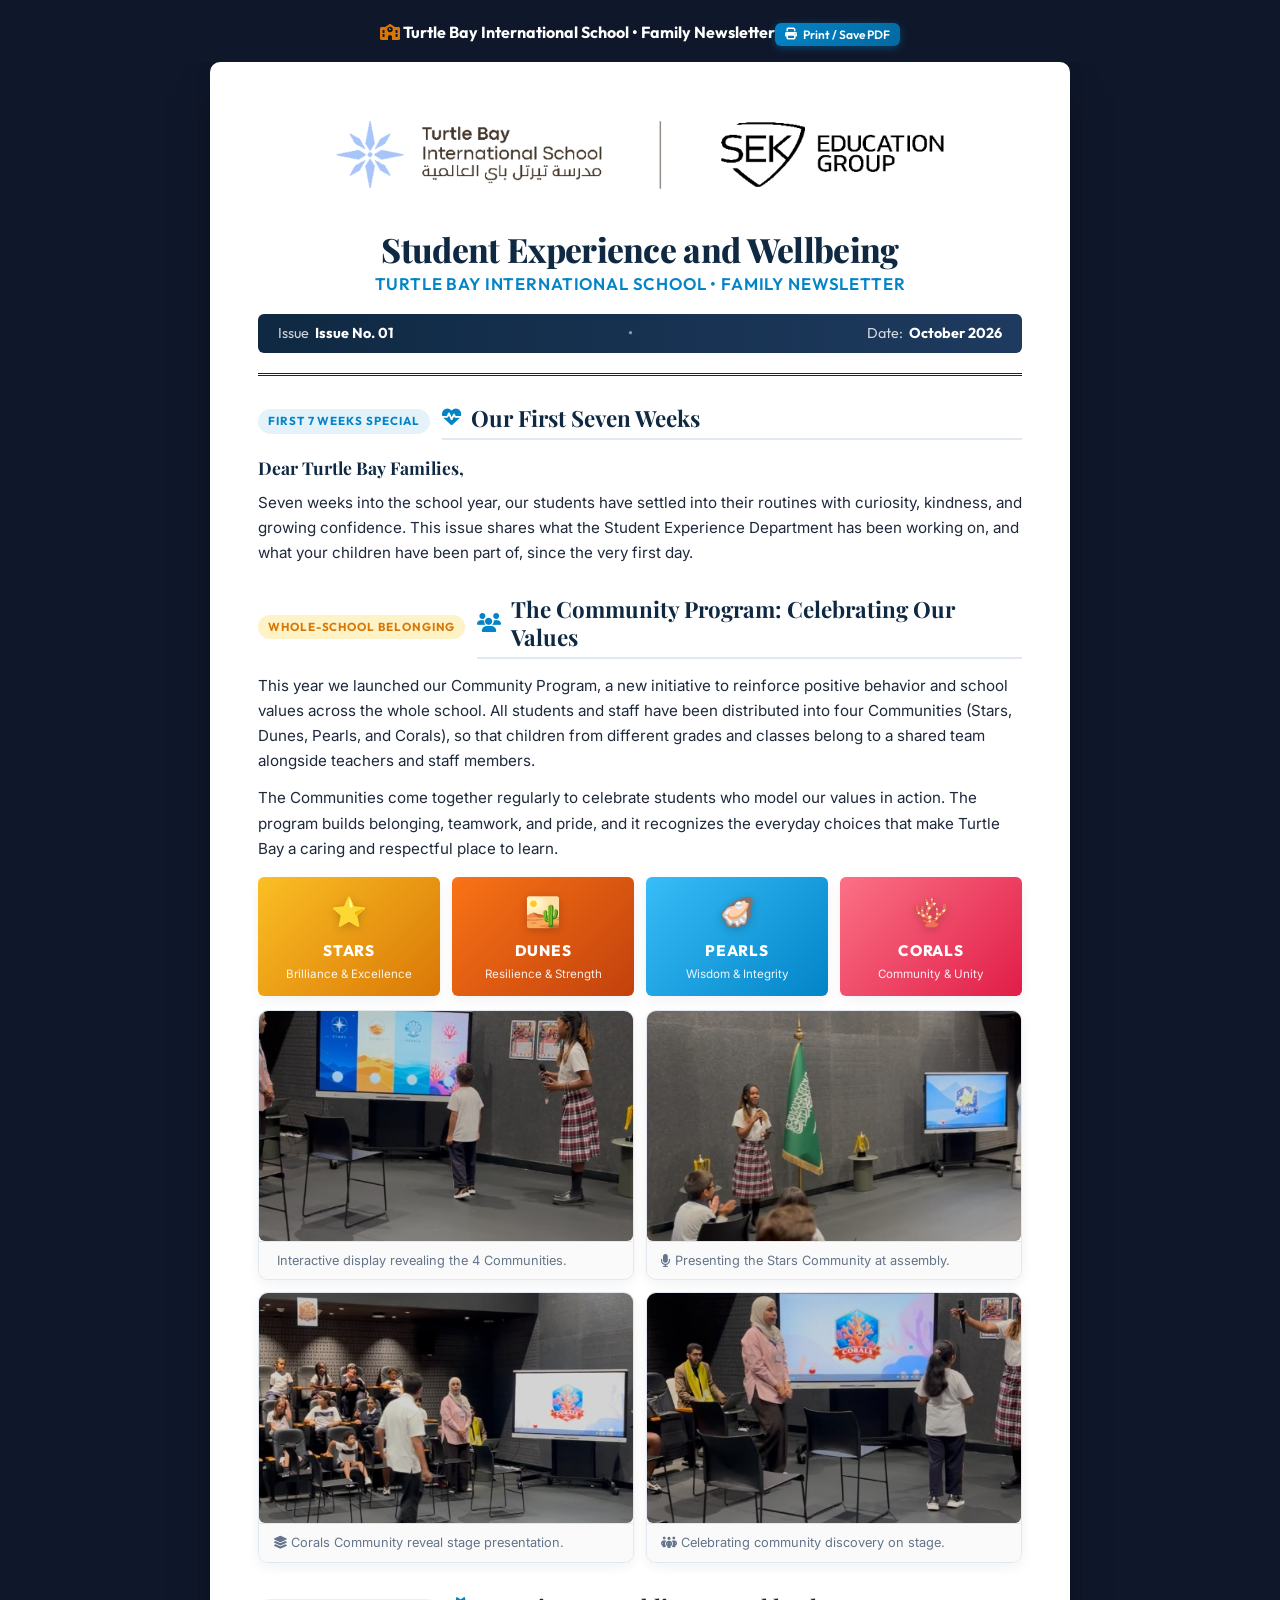
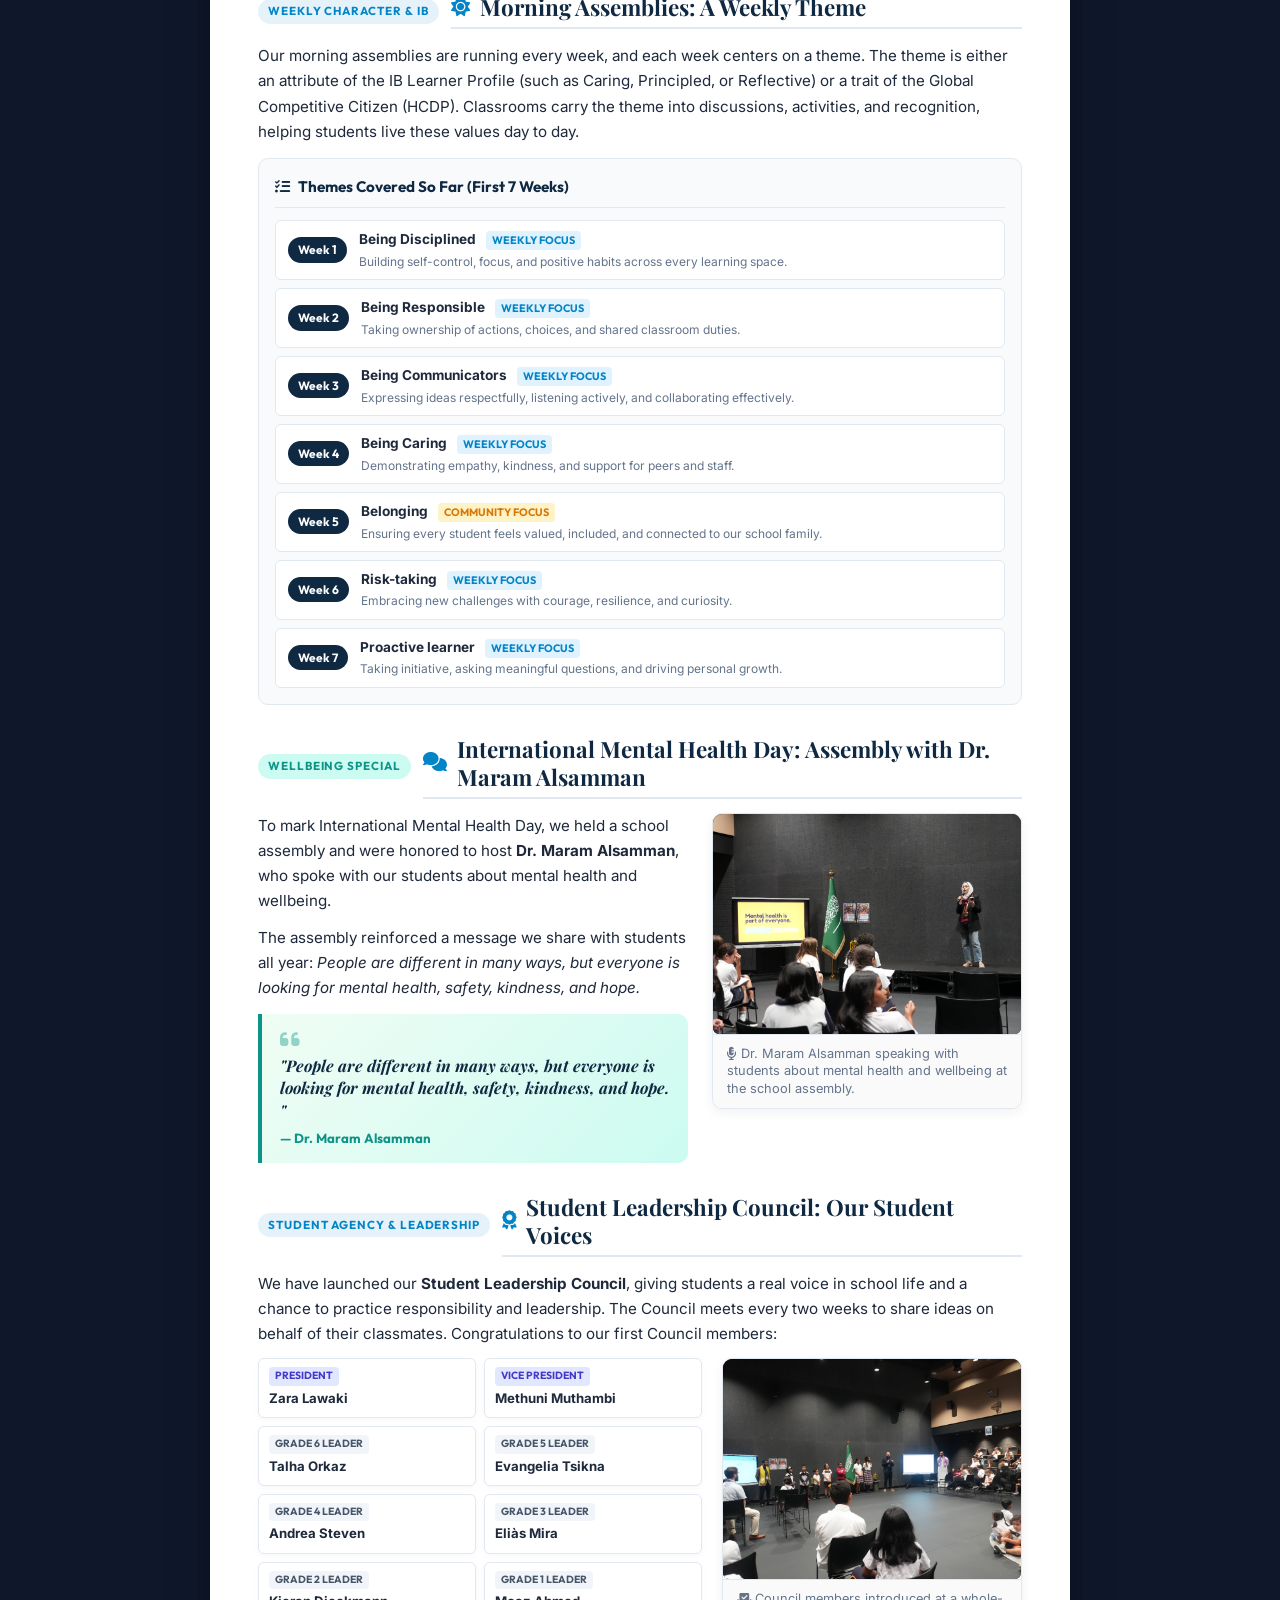
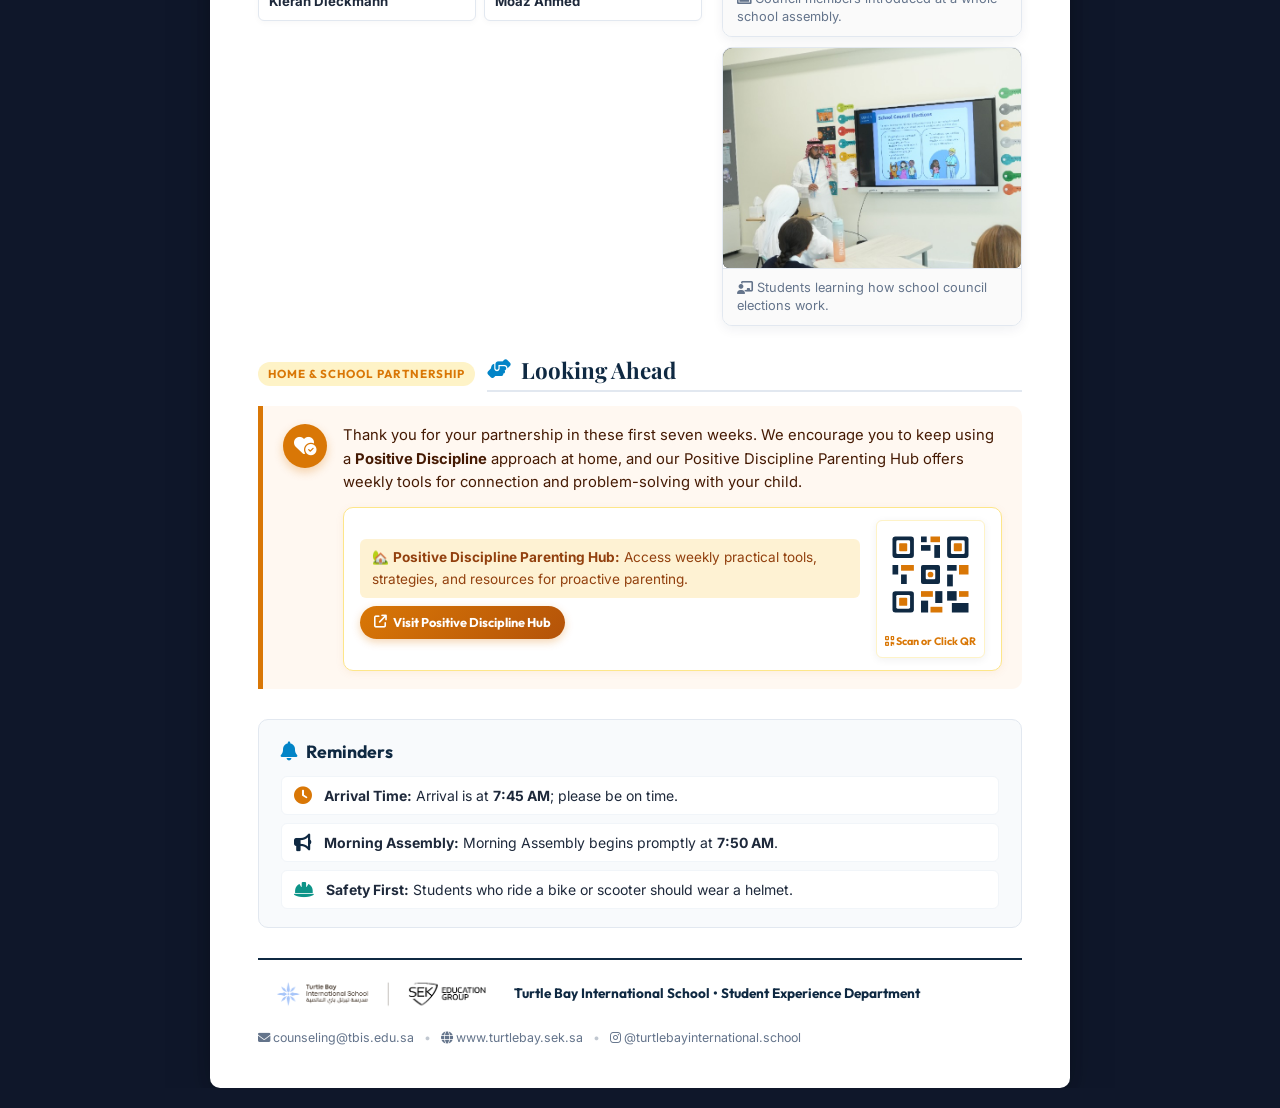
==== commit 935bbbc0: "Update parent_view.html" ====
--- a/parent_view.html
+++ b/parent_view.html
@@ -61,7 +61,7 @@
           <div class="nl-meta-bar">
             <div class="nl-meta-item">
               <span class="meta-label">Issue</span>
-              <span class="meta-value">Issue No. 02</span>
+              <span class="meta-value">Issue No. 01</span>
             </div>
             <div class="meta-dot">•</div>
             <div class="nl-meta-item">
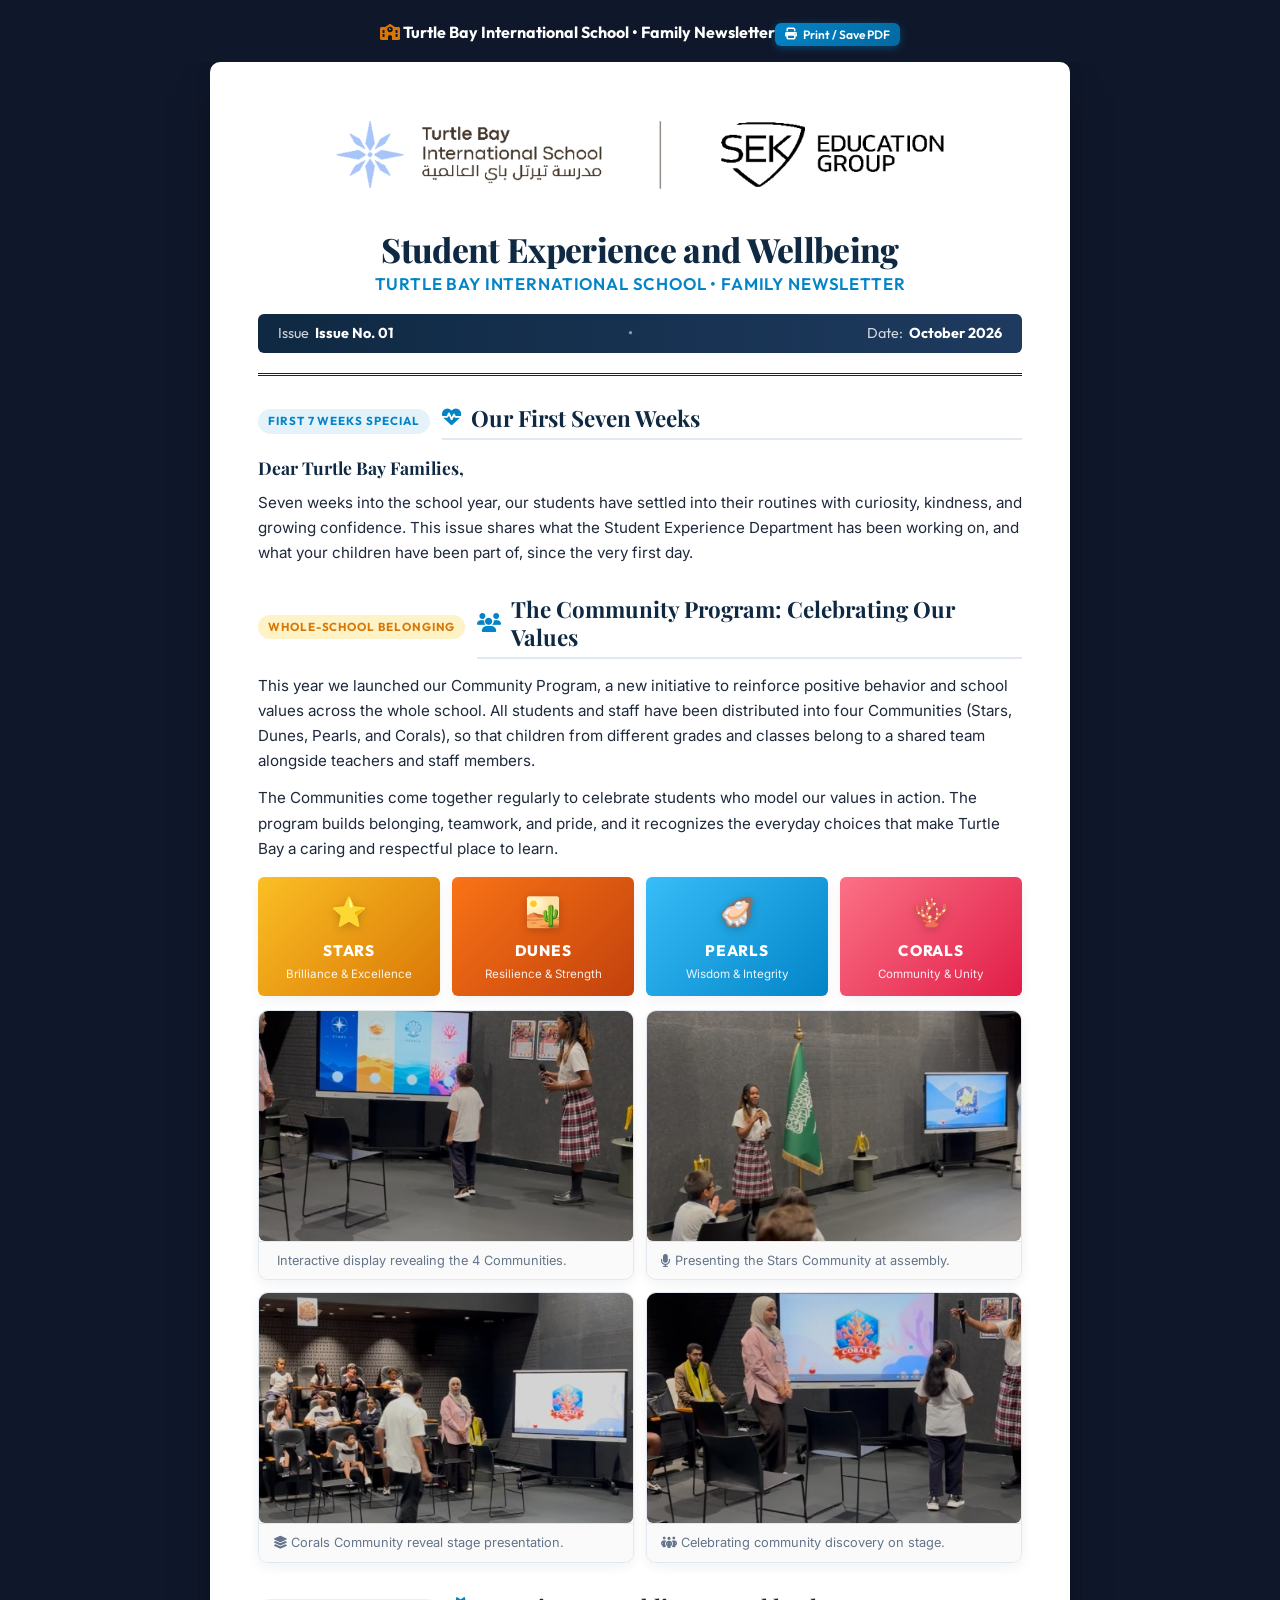
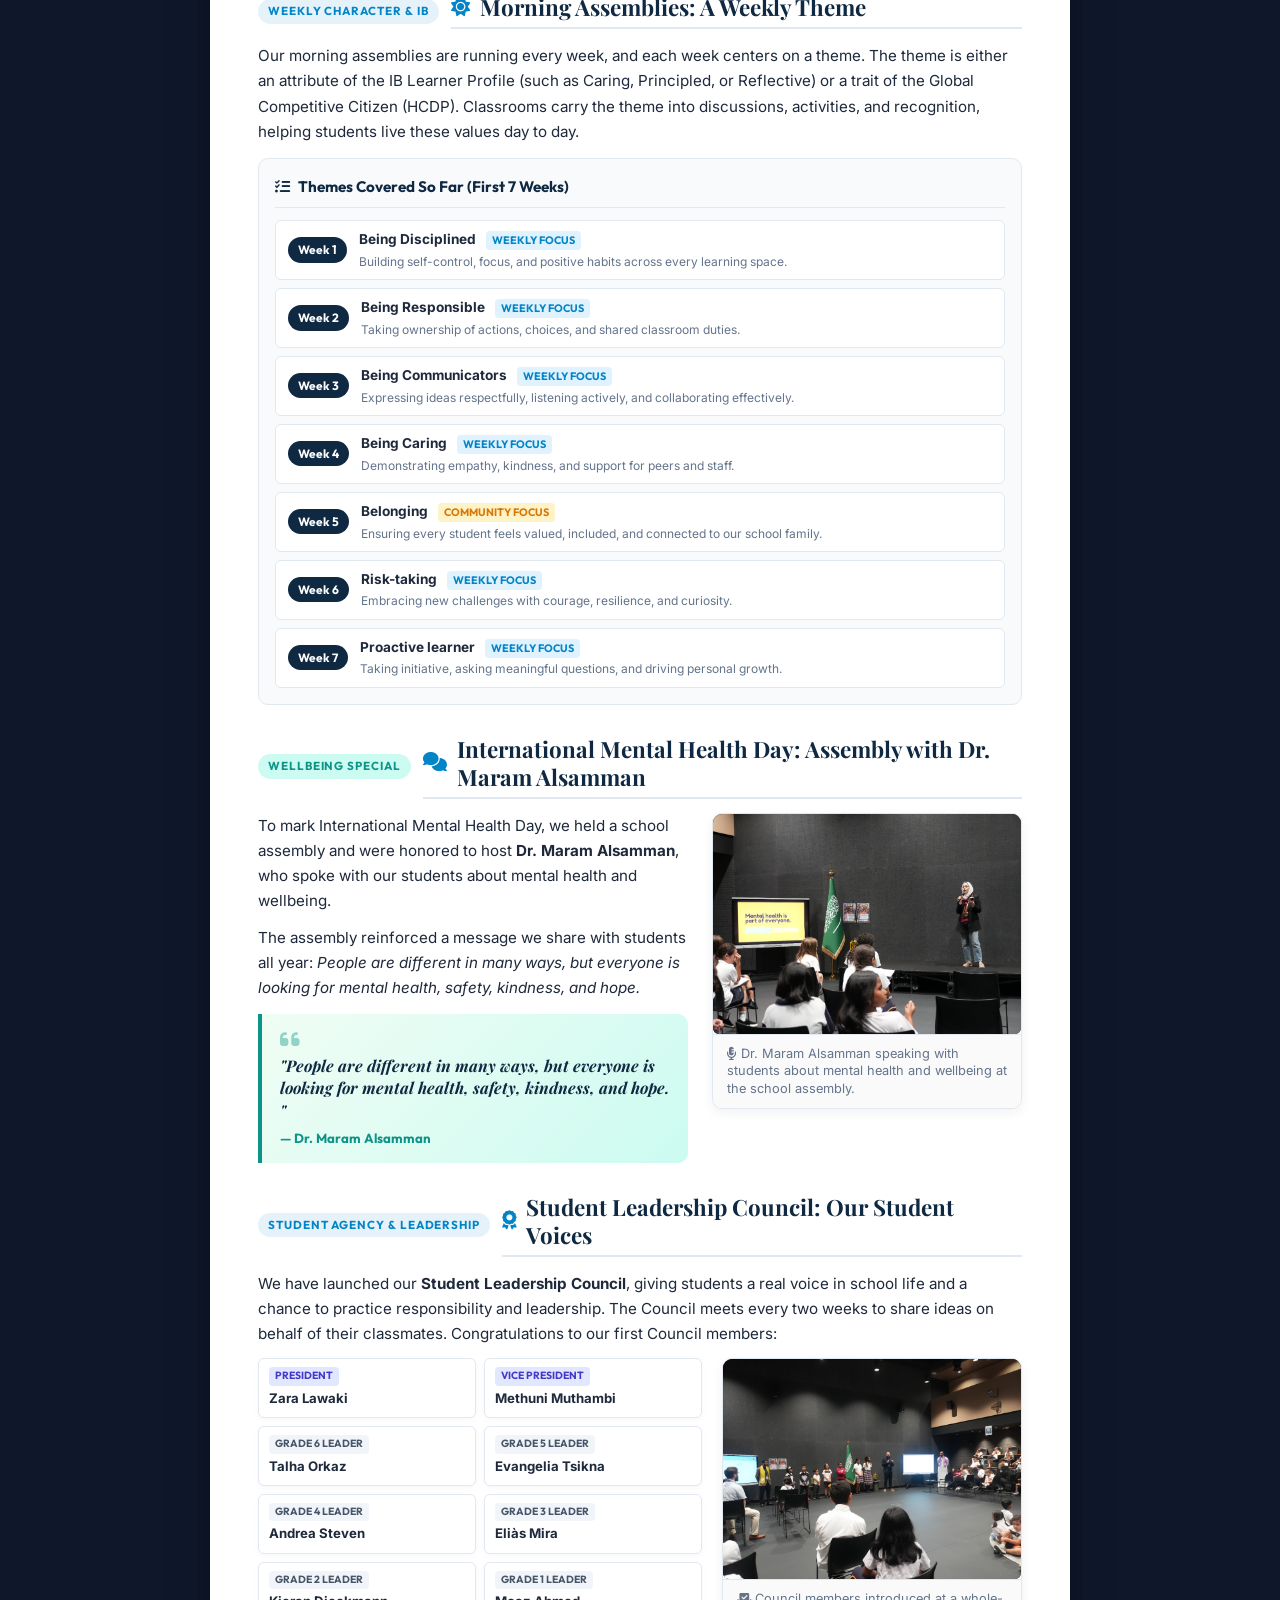
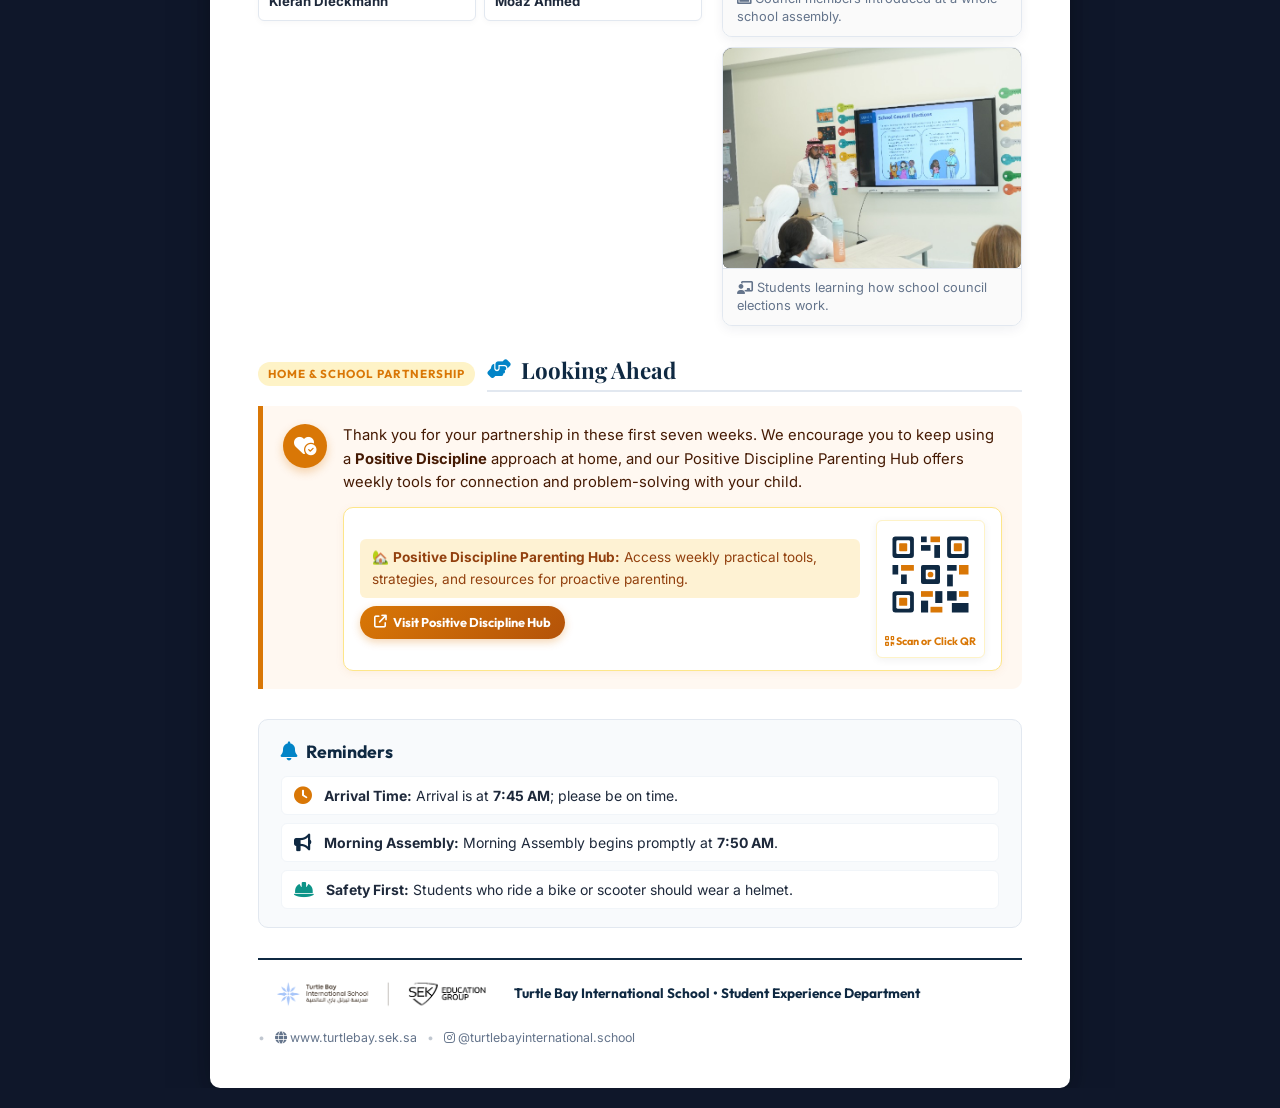
==== commit 553b2b36: "Update parent_view.html" ====
--- a/parent_view.html
+++ b/parent_view.html
@@ -399,7 +399,6 @@
               <span class="footer-school-name">Turtle Bay International School • Student Experience Department</span>
             </div>
             <div class="nl-footer-contact">
-              <span><i class="fa-solid fa-envelope"></i> counseling@tbis.edu.sa</span>
               <span class="footer-sep">•</span>
               <span><i class="fa-solid fa-globe"></i> www.turtlebay.sek.sa</span>
               <span class="footer-sep">•</span>
